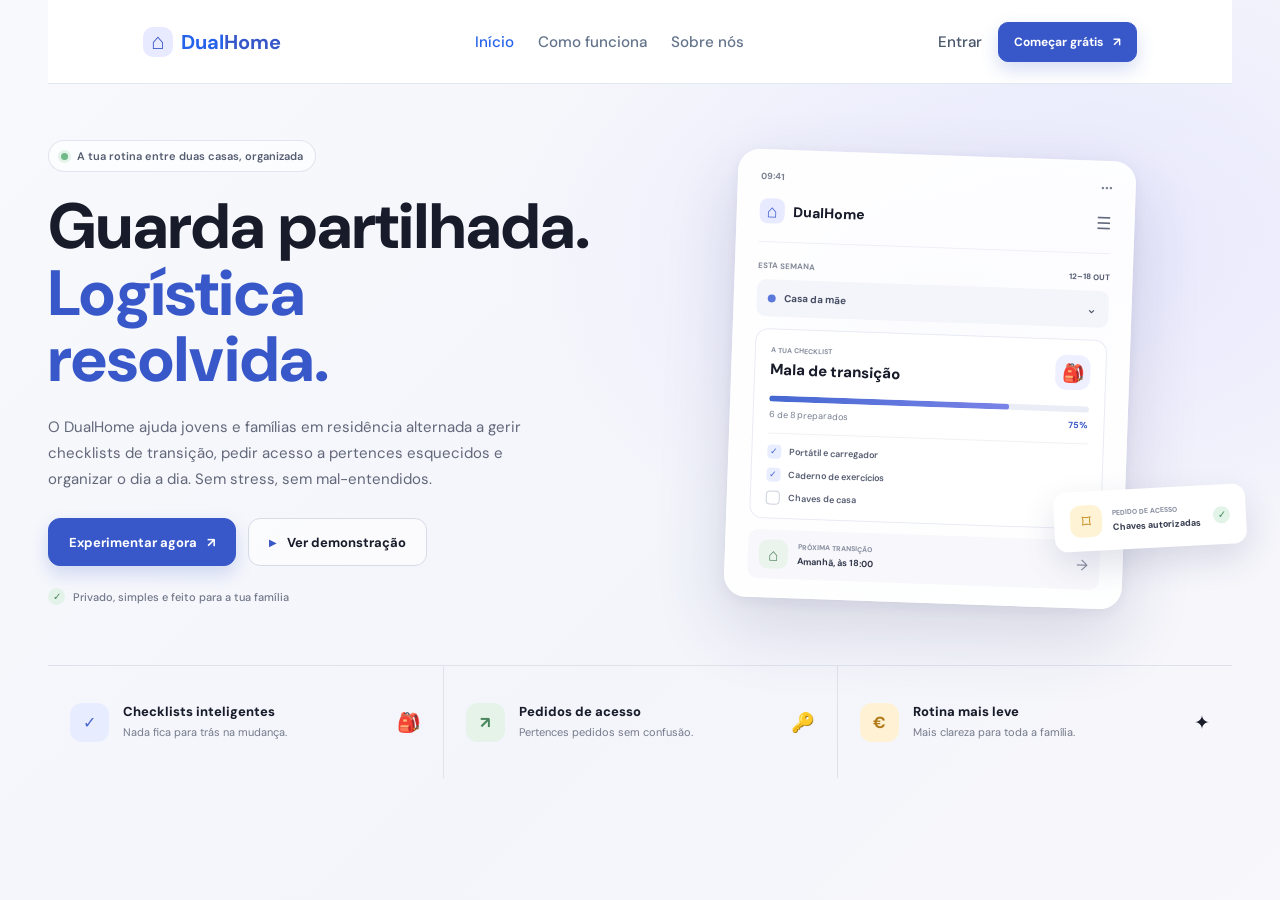
==== index.html @ bb9f8236 "Atualizada navegação e página Sobre Nós" ====
<!doctype html>
<html lang="pt-PT">
  <head>
    <meta charset="UTF-8" />
    <link rel="preconnect" href="https://fonts.googleapis.com" />
    <link rel="preconnect" href="https://fonts.gstatic.com" crossorigin />
    <link
      href="https://fonts.googleapis.com/css2?family=DM+Sans:wght@400;500;600;700;800&display=swap"
      rel="stylesheet"
    />
   <link rel="stylesheet" type="text/css" href="styles/style.css" />
    <meta name="viewport" content="width=device-width, initial-scale=1.0" />
    <meta name="theme-color" content="#f5f6fb" />
    <title>DualHome</title>
  </head>

  <body>
    <div class="page-shell">
      <header class="site-header">
        <a class="brand" href="#inicio" aria-label="DualHome, início">
          <span class="brand-mark" aria-hidden="true">⌂</span>
          <span>Dual<span class="brand-light">Home</span></span>
        </a>

        <nav class="navbar" aria-label="Navegação principal">
          <a class="nav-link active" href="#inicio">Início</a>
          <a class="nav-link" href="#funcionalidades">Como funciona</a>
          <a class="nav-link" href="sobrenos.html">Sobre nós</a>
        </nav>

        <div class="header-actions">
          <a class="login-link" href="/entrar">Entrar</a>
          <a class="button button-small" href="/comecar"
            >Começar grátis <span aria-hidden="true">↗</span></a
          >
        </div>
      </header>

      <main id="inicio">
        <section class="hero" aria-labelledby="hero-title">
          <div class="hero-copy">
            <p class="eyebrow">
              <span class="eyebrow-dot"></span> A tua rotina entre duas casas,
              organizada
            </p>
            <h1 id="hero-title">
              Guarda partilhada.<br /><span>Logística resolvida.</span>
            </h1>
            <p class="hero-description">
              O DualHome ajuda jovens e famílias em residência alternada a gerir
              checklists de transição, pedir acesso a pertences esquecidos e
              organizar o dia a dia. Sem stress, sem mal-entendidos.
            </p>
            <div class="hero-actions">
              <a class="button" href="#comecar"
                >Experimentar agora <span aria-hidden="true">↗</span></a
              >
              <a class="button button-outline" href="#funcionalidades"
                ><span class="play-icon" aria-hidden="true">▶</span> Ver
                demonstração</a
              >
            </div>
            <div class="trust-note">
              <span class="trust-check" aria-hidden="true">✓</span> Privado,
              simples e feito para a tua família
            </div>
          </div>

          <div
            class="app-preview"
            aria-label="Pré-visualização da checklist DualHome"
          >
            <div class="preview-glow" aria-hidden="true"></div>
            <div class="phone-panel">
              <div class="phone-topline">
                <span>09:41</span><span>•••</span>
              </div>
              <div class="phone-brand">
                <span class="mini-mark" aria-hidden="true">⌂</span> DualHome
                <span class="menu-mark" aria-hidden="true">☰</span>
              </div>
              <div class="week-label">ESTA SEMANA <span>12–18 OUT</span></div>
              <div class="home-switch">
                <span class="home-dot home-dot-blue"></span
                ><span>Casa da mãe</span><span class="switch-arrow">⌄</span>
              </div>
              <div class="bag-card">
                <div class="bag-heading">
                  <div>
                    <span class="bag-kicker">A TUA CHECKLIST</span>
                    <h2>Mala de transição</h2>
                  </div>
                  <span class="bag-emoji" aria-hidden="true">🎒</span>
                </div>
                <div class="progress-line"><span></span></div>
                <p class="progress-caption">
                  6 de 8 preparados <strong>75%</strong>
                </p>
                <ul class="check-list">
                  <li><span class="checked">✓</span> Portátil e carregador</li>
                  <li><span class="checked">✓</span> Caderno de exercícios</li>
                  <li><span class="unchecked"></span> Chaves de casa</li>
                </ul>
              </div>
              <div class="next-card">
                <span class="next-icon" aria-hidden="true">⌂</span
                ><span
                  ><small>PRÓXIMA TRANSIÇÃO</small
                  ><strong>Amanhã, às 18:00</strong></span
                ><span class="next-arrow" aria-hidden="true">→</span>
              </div>
            </div>
            <div class="access-float">
              <span class="key-icon" aria-hidden="true">⌑</span
              ><span
                ><small>PEDIDO DE ACESSO</small
                ><strong>Chaves autorizadas</strong></span
              ><span class="access-check" aria-hidden="true">✓</span>
            </div>
          </div>
        </section>

        <section
          class="features"
          id="funcionalidades"
          aria-label="Funcionalidades"
        >
          <article class="feature-item">
            <span class="feature-icon icon-blue" aria-hidden="true">✓</span>
            <div>
              <h2>Checklists inteligentes</h2>
              <p>Nada fica para trás na mudança.</p>
            </div>
            <span class="feature-emoji" aria-hidden="true">🎒</span>
          </article>
          <article class="feature-item">
            <span class="feature-icon icon-green" aria-hidden="true">↗</span>
            <div>
              <h2>Pedidos de acesso</h2>
              <p>Pertences pedidos sem confusão.</p>
            </div>
            <span class="feature-emoji" aria-hidden="true">🔑</span>
          </article>
          <article class="feature-item" id="sobre">
            <span class="feature-icon icon-yellow" aria-hidden="true">€</span>
            <div>
              <h2>Rotina mais leve</h2>
              <p>Mais clareza para toda a família.</p>
            </div>
            <span class="feature-emoji" aria-hidden="true">✦</span>
          </article>
        </section>
      </main>
    </div>
  </body>
</html>
---- styles/style.css ----
:root {
  color-scheme: light;
  font-family: "DM Sans", sans-serif;
  color: #181b2a;
  background: #f5f6fb;
  font-synthesis: none;
  text-rendering: optimizeLegibility;
  --ink: #181b2a;
  --muted: #62687a;
  --blue: #3858c9;
  --line: #e4e7f0;
}

* {
  box-sizing: border-box;
}

html {
  scroll-behavior: smooth;
}

body {
  min-width: 320px;
  min-height: 100vh;
  margin: 0;
  background:
    radial-gradient(
      ellipse at 82% 28%,
      rgba(221, 220, 255, 0.56),
      transparent 34rem
    ),
    linear-gradient(135deg, #f8f9fc 0%, #f3f5fb 58%, #f8f7fb 100%);
  color: var(--ink);
  font-size: 15px;
  -webkit-font-smoothing: antialiased;
}

a {
  color: inherit;
  text-decoration: none;
}

.page-shell {
  width: min(100% - 64px, 1184px);
  margin: 0 auto;
}

.site-header {
  min-height: 84px;
  display: flex;
  align-items: center;
  justify-content: space-between;
  gap: 30px;
  border-bottom: 1px solid rgba(219, 222, 233, 0.75);
}

.brand {
  display: inline-flex;
  align-items: center;
  gap: 9px;
  flex-shrink: 0;
  font-size: 20px;
  font-weight: 800;
  letter-spacing: 0;
}

.brand-mark,
.mini-mark {
  display: flex;
  align-items: center;
  justify-content: center;
  width: 30px;
  height: 30px;
  border-radius: 10px;
  background: #e8eaff;
  color: var(--blue);
  font-size: 22px;
  line-height: 1;
}

.brand-light {
  color: var(--blue);
}

.navbar,
.header-actions {
  display: flex;
  align-items: center;
}

.navbar {
  justify-content: center;
  gap: clamp(20px, 3.2vw, 44px);
}

.nav-link,
.login-link {
  color: #555b6c;
  font-size: 13px;
  font-weight: 600;
  transition: color 160ms ease;
}

.nav-link:hover,
.login-link:hover,
.nav-link.active {
  color: var(--blue);
}

.header-actions {
  gap: 22px;
  flex-shrink: 0;
}

.button {
  min-height: 48px;
  display: inline-flex;
  align-items: center;
  justify-content: center;
  gap: 10px;
  padding: 0 20px;
  border: 1px solid var(--blue);
  border-radius: 12px;
  background: var(--blue);
  box-shadow: 0 8px 18px rgba(56, 88, 201, 0.2);
  color: #fff;
  font-size: 13px;
  font-weight: 700;
  transition:
    transform 160ms ease,
    box-shadow 160ms ease,
    background 160ms ease;
}

.button:hover {
  transform: translateY(-2px);
  background: #2e4cb6;
  box-shadow: 0 11px 22px rgba(56, 88, 201, 0.25);
}

.button-small {
  min-height: 40px;
  padding: 0 15px;
  border-radius: 10px;
  font-size: 12px;
}

.button-outline {
  border-color: #d7dbe7;
  background: rgba(255, 255, 255, 0.64);
  box-shadow: none;
  color: var(--ink);
}

.button-outline:hover {
  border-color: #b9c1df;
  background: #fff;
  box-shadow: 0 8px 18px rgba(23, 30, 58, 0.07);
}

.play-icon {
  color: var(--blue);
  font-size: 10px;
}

.hero {
  min-height: 554px;
  display: flex;
  align-items: center;
  gap: 30px;
  padding: 48px 0 40px;
}

.hero-copy {
  position: relative;
  z-index: 1;
  flex: 1.02 1 0;
  max-width: 550px;
  padding: 8px 0 20px;
}

.eyebrow {
  width: fit-content;
  display: flex;
  align-items: center;
  gap: 9px;
  margin: 0 0 22px;
  padding: 8px 12px;
  border: 1px solid rgba(223, 226, 237, 0.9);
  border-radius: 999px;
  background: rgba(255, 255, 255, 0.65);
  color: #555d72;
  font-size: 11px;
  font-weight: 600;
}

.eyebrow-dot {
  width: 7px;
  height: 7px;
  border-radius: 50%;
  background: #71b989;
  box-shadow: 0 0 0 3px #e4f3e8;
}

h1 {
  max-width: 600px;
  margin: 0;
  font-size: clamp(42px, 5vw, 64px);
  font-weight: 800;
  line-height: 1.04;
  letter-spacing: 0;
}

h1 span {
  color: var(--blue);
}

.hero-description {
  max-width: 490px;
  margin: 20px 0 26px;
  color: var(--muted);
  font-size: 15px;
  line-height: 1.75;
}

.hero-actions {
  display: flex;
  flex-wrap: wrap;
  gap: 12px;
}

.trust-note {
  display: flex;
  align-items: center;
  gap: 8px;
  margin-top: 22px;
  color: #717789;
  font-size: 11px;
  font-weight: 500;
}

.trust-check {
  display: flex;
  align-items: center;
  justify-content: center;
  width: 17px;
  height: 17px;
  border-radius: 50%;
  background: #e4f3e9;
  color: #43865a;
  font-size: 10px;
  font-weight: 800;
}

.app-preview {
  position: relative;
  flex: 0.98 1 0;
  min-height: 450px;
  display: flex;
  align-items: center;
  justify-content: center;
  isolation: isolate;
}

.preview-glow {
  position: absolute;
  z-index: -1;
  width: 370px;
  height: 370px;
  border-radius: 50%;
  background: radial-gradient(
    circle,
    rgba(190, 194, 255, 0.66),
    rgba(211, 216, 251, 0.26) 55%,
    transparent 72%
  );
  filter: blur(5px);
}

.phone-panel {
  position: relative;
  width: min(100%, 398px);
  min-height: 414px;
  padding: 20px 22px 18px;
  border: 1px solid rgba(255, 255, 255, 0.95);
  border-radius: 22px;
  background: rgba(255, 255, 255, 0.91);
  box-shadow:
    0 28px 70px rgba(42, 49, 100, 0.16),
    0 4px 14px rgba(30, 39, 83, 0.06);
  transform: rotate(2deg);
}

.phone-topline,
.phone-brand,
.bag-heading,
.progress-caption,
.home-switch,
.next-card {
  display: flex;
  align-items: center;
  justify-content: space-between;
}

.phone-topline {
  margin-bottom: 16px;
  color: #7b8090;
  font-size: 9px;
  font-weight: 700;
}

.phone-brand {
  justify-content: flex-start;
  gap: 8px;
  padding-bottom: 18px;
  border-bottom: 1px solid #edf0f6;
  font-size: 14px;
  font-weight: 800;
}

.mini-mark {
  width: 25px;
  height: 25px;
  border-radius: 8px;
  font-size: 18px;
}

.menu-mark {
  margin-left: auto;
  color: #646b7e;
  font-size: 17px;
}

.week-label {
  display: flex;
  justify-content: space-between;
  margin: 18px 0 9px;
  color: #858b9a;
  font-size: 8px;
  font-weight: 800;
}

.week-label span {
  color: #596076;
}

.home-switch {
  justify-content: flex-start;
  gap: 8px;
  padding: 10px 11px;
  border-radius: 9px;
  background: #f4f5fa;
  color: #474e63;
  font-size: 10px;
  font-weight: 700;
}

.home-dot {
  width: 8px;
  height: 8px;
  border-radius: 50%;
}

.home-dot-blue {
  background: #5a79da;
}

.switch-arrow {
  margin-left: auto;
  font-size: 13px;
}

.bag-card {
  margin-top: 12px;
  padding: 15px 15px 13px;
  border: 1px solid #e9ebf4;
  border-radius: 13px;
  background: #fff;
}

.bag-kicker,
.next-card small,
.access-float small {
  display: block;
  color: #8a90a1;
  font-size: 7px;
  font-weight: 800;
  letter-spacing: 0;
}

.bag-heading h2 {
  margin: 5px 0 0;
  font-size: 15px;
  font-weight: 800;
}

.bag-emoji {
  display: flex;
  align-items: center;
  justify-content: center;
  width: 35px;
  height: 35px;
  border-radius: 11px;
  background: #eef0ff;
  font-size: 18px;
}

.progress-line {
  height: 6px;
  overflow: hidden;
  margin-top: 16px;
  border-radius: 99px;
  background: #eaedf5;
}

.progress-line span {
  display: block;
  width: 75%;
  height: 100%;
  border-radius: inherit;
  background: linear-gradient(90deg, #4568d2, #7a83e7);
}

.progress-caption {
  margin: 7px 0 12px;
  color: #777e90;
  font-size: 9px;
}

.progress-caption strong {
  color: var(--blue);
  font-size: 9px;
}

.check-list {
  display: flex;
  flex-direction: column;
  gap: 9px;
  margin: 0;
  padding: 11px 0 0;
  border-top: 1px solid #f0f1f5;
  list-style: none;
  color: #555c70;
  font-size: 9px;
  font-weight: 600;
}

.check-list li {
  display: flex;
  align-items: center;
  gap: 8px;
}

.checked,
.unchecked {
  width: 14px;
  height: 14px;
  display: flex;
  align-items: center;
  justify-content: center;
  flex-shrink: 0;
  border-radius: 4px;
  font-size: 9px;
}

.checked {
  background: #e8edff;
  color: #4564ca;
}

.unchecked {
  border: 1px solid #ccd1de;
}

.next-card {
  justify-content: flex-start;
  gap: 10px;
  margin-top: 11px;
  padding: 10px 11px;
  border-radius: 10px;
  background: #f8f8fc;
}

.next-icon {
  display: flex;
  align-items: center;
  justify-content: center;
  width: 29px;
  height: 29px;
  border-radius: 9px;
  background: #eaf4ed;
  color: #52825f;
  font-size: 17px;
}

.next-card strong,
.access-float strong {
  display: block;
  margin-top: 4px;
  color: #343a4d;
  font-size: 9px;
}

.next-arrow {
  margin-left: auto;
  color: #858b9a;
}

.access-float {
  position: absolute;
  right: -14px;
  bottom: 56px;
  display: flex;
  align-items: center;
  gap: 10px;
  padding: 13px 15px;
  border: 1px solid rgba(255, 255, 255, 0.9);
  border-radius: 13px;
  background: #fff;
  box-shadow: 0 14px 34px rgba(42, 49, 100, 0.14);
  transform: rotate(-3deg);
}

.key-icon {
  display: flex;
  align-items: center;
  justify-content: center;
  width: 32px;
  height: 32px;
  border-radius: 10px;
  background: #fff3d6;
  color: #c58d23;
  font-size: 18px;
}

.access-check {
  display: flex;
  align-items: center;
  justify-content: center;
  width: 17px;
  height: 17px;
  margin-left: 2px;
  border-radius: 50%;
  background: #e2f3e7;
  color: #418558;
  font-size: 10px;
}

.features {
  display: flex;
  flex-wrap: wrap;
  border-top: 1px solid #dfe2eb;
}

.feature-item {
  flex: 1 1 33.333%;
  min-height: 112px;
  display: flex;
  align-items: center;
  gap: 14px;
  padding: 20px 22px;
}

.feature-item + .feature-item {
  border-left: 1px solid #dfe2eb;
}

.feature-icon {
  width: 39px;
  height: 39px;
  display: flex;
  align-items: center;
  justify-content: center;
  flex-shrink: 0;
  border-radius: 12px;
  font-size: 16px;
  font-weight: 800;
}

.icon-blue {
  background: #e8ecff;
  color: #4564ca;
}

.icon-green {
  background: #e5f3e9;
  color: #49865d;
}

.icon-yellow {
  background: #fff1d4;
  color: #b17b1b;
}

.feature-item h2 {
  margin: 0;
  font-size: 13px;
  font-weight: 800;
}

.feature-item p {
  margin: 5px 0 0;
  color: #747a8b;
  font-size: 11px;
  line-height: 1.45;
}

.feature-emoji {
  margin-left: auto;
  font-size: 19px;
}

@media (max-width: 860px) {
  .page-shell {
    width: min(100% - 40px, 680px);
  }

  .site-header {
    min-height: 76px;
    gap: 18px;
  }

  .navbar {
    gap: 18px;
  }

  .header-actions {
    gap: 14px;
  }

  .hero {
    min-height: auto;
    flex-direction: column;
    align-items: stretch;
    gap: 4px;
    padding: 60px 0 44px;
  }

  h1 {
    font-size: clamp(42px, 6vw, 54px);
  }

  .hero-copy {
    flex: none;
    max-width: 620px;
  }

  .app-preview {
    flex: none;
    width: 100%;
    min-height: 430px;
  }

  .phone-panel {
    padding: 17px;
  }

  .access-float {
    right: -8px;
    bottom: 38px;
  }

  .feature-item {
    gap: 10px;
    padding: 18px 12px;
  }

  .feature-emoji {
    display: none;
  }
}

@media (max-width: 620px) {
  .page-shell {
    width: min(100% - 36px, 480px);
  }

  .site-header {
    min-height: 0;
    display: flex;
    flex-wrap: wrap;
    justify-content: space-between;
    gap: 15px 12px;
    padding: 18px 0 14px;
  }

  .brand {
    font-size: 18px;
  }

  .header-actions {
    gap: 12px;
  }

  .button-small {
    min-height: 36px;
    padding: 0 11px;
    font-size: 11px;
  }

  .login-link {
    font-size: 12px;
  }

  .navbar {
    order: 1;
    flex: 1 0 100%;
    justify-content: space-between;
    gap: 12px;
    padding-top: 2px;
  }

  .nav-link {
    font-size: 11px;
  }

  .hero {
    flex-direction: column;
    align-items: stretch;
    gap: 4px;
    padding: 42px 0 28px;
  }

  .hero-copy {
    flex: none;
    padding: 0;
  }

  .eyebrow {
    margin-bottom: 18px;
    font-size: 10px;
  }

  h1 {
    font-size: clamp(38px, 10vw, 50px);
    line-height: 1.06;
  }

  .hero-description {
    margin: 17px 0 22px;
    font-size: 14px;
    line-height: 1.7;
  }

  .hero-actions {
    gap: 9px;
  }

  .hero-actions .button {
    min-height: 45px;
    padding: 0 13px;
    font-size: 11px;
  }

  .trust-note {
    margin-top: 16px;
  }

  .app-preview {
    flex: none;
    width: 100%;
    min-height: 390px;
    margin: 12px -3px 0;
  }

  .phone-panel {
    width: min(100% - 18px, 380px);
    min-height: 380px;
    padding: 16px;
    transform: rotate(1deg);
  }

  .access-float {
    right: 0;
    bottom: 30px;
    padding: 10px 11px;
  }

  .features {
    flex-direction: column;
    flex-wrap: nowrap;
  }

  .feature-item {
    flex: 1 1 auto;
    min-height: 82px;
    padding: 14px 4px;
  }

  .feature-item + .feature-item {
    border-top: 1px solid #dfe2eb;
    border-left: 0;
  }

  .feature-emoji {
    display: inline;
  }
}

@media (max-width: 380px) {
  .page-shell {
    width: calc(100% - 28px);
  }

  .header-actions {
    gap: 8px;
  }

  .button-small {
    padding: 0 8px;
    font-size: 10px;
  }

  .nav-link {
    font-size: 10px;
  }

  .hero-actions .button {
    padding: 0 10px;
    font-size: 10px;
  }
}

@media (prefers-reduced-motion: reduce) {
  html {
    scroll-behavior: auto;
  }

  *,
  *::before,
  *::after {
    transition-duration: 0.01ms !important;
  }
}
/* ==========================================
   ESTILOS PARA A PÁGINA SOBRE NÓS
   ========================================== */

/* Navbar e Alinhamento do Cabeçalho */
.site-header {
    display: flex;
    justify-content: space-between;
    align-items: center;
    padding: 16px 8%;
    background: #ffffff;
    border-bottom: 1px solid #e2e8f0;
}

.brand {
    font-weight: 700;
    font-size: 1.25rem;
    color: #2563eb;
    text-decoration: none;
    display: flex;
    align-items: center;
    gap: 8px;
}

.navbar {
    display: flex;
    gap: 24px;
}

.navbar a {
    text-decoration: none;
    color: #64748b;
    font-size: 0.95rem;
    font-weight: 500;
    transition: color 0.2s;
}

.navbar a.active, .navbar a:hover {
    color: #2563eb;
}

.header-actions {
    display: flex;
    align-items: center;
    gap: 16px;
}

.login-link {
    text-decoration: none;
    color: #475569;
    font-weight: 500;
    font-size: 0.95rem;
}

.button-primary {
    background-color: #2563eb;
    color: #ffffff;
    padding: 10px 18px;
    border-radius: 8px;
    text-decoration: none;
    font-weight: 600;
    font-size: 0.95rem;
    transition: background-color 0.2s;
}

.button-primary:hover {
    background-color: #1d4ed8;
}

/* Secção Principal Sobre Nós */
.about-main {
    padding: 80px 0;
}

.about-hero {
    text-align: center;
    max-width: 750px;
    margin: 0 auto 60px auto;
}

.eyebrow-badge {
    display: inline-block;
    background-color: #eff6ff;
    color: #2563eb;
    padding: 6px 16px;
    border-radius: 20px;
    font-size: 0.85rem;
    font-weight: 600;
    margin-bottom: 20px;
    border: 1px solid #dbeafe;
}

.about-hero {
    text-align: center;
    max-width: 750px;
    margin: 0 auto 60px auto;
    
}
.about-hero h1 {
    font-size: 2.75rem;
    font-weight: 800;
    letter-spacing: -0.02em;
    margin-bottom: 20px;
    color: #0f172a;
    text-align: center; /
}
.text-blue {
    color: #2563eb;
}

.subtitle {
    font-size: 1.15rem;
    color: #475569;
    line-height: 1.7;
}

/* Grelha de Cartões de Valores */
.values-grid {
    display: grid;
    grid-template-columns: repeat(auto-fit, minmax(300px, 1fr));
    gap: 24px;
    margin-bottom: 60px;
}

.value-card {
    background: #ffffff;
    padding: 32px;
    border-radius: 16px;
    border: 1px solid #e2e8f0;
    box-shadow: 0 4px 6px -1px rgba(0, 0, 0, 0.03);
}

.card-icon {
    width: 48px;
    height: 48px;
    border-radius: 12px;
    display: flex;
    align-items: center;
    justify-content: center;
    font-size: 1.25rem;
    margin-bottom: 20px;
}

.blue-bg { background-color: #eff6ff; }
.green-bg { background-color: #f0fdf4; }
.purple-bg { background-color: #f5f3ff; }

.value-card h3 {
    font-size: 1.25rem;
    font-weight: 700;
    margin-bottom: 10px;
    color: #0f172a;
}

.value-card p {
    color: #64748b;
    font-size: 0.95rem;
    line-height: 1.6;
}

/* Secção de História */
.story-section {
    background: #ffffff;
    border: 1px solid #e2e8f0;
    border-radius: 20px;
    padding: 48px;
    text-align: center;
}

.story-section h2 {
    font-size: 1.8rem;
    font-weight: 700;
    margin-bottom: 16px;
    color: #0f172a;
}

.story-section p {
    max-width: 700px;
    margin: 0 auto;
    color: #475569;
    font-size: 1.05rem;
    line-height: 1.7;
}
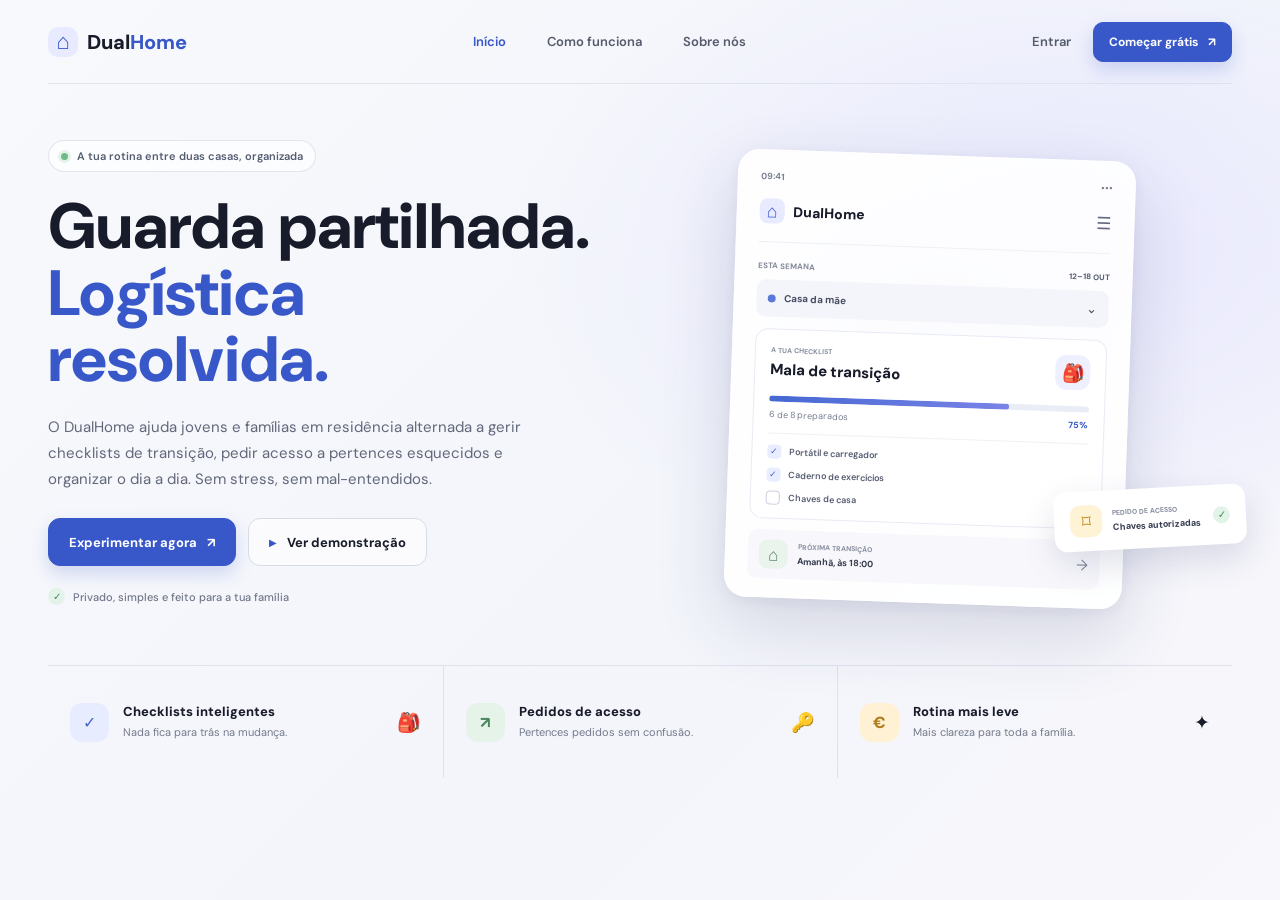
==== commit e368bae4: "Primeiro commit" ====
--- a/index.html
+++ b/index.html
@@ -8,7 +8,7 @@
       href="https://fonts.googleapis.com/css2?family=DM+Sans:wght@400;500;600;700;800&display=swap"
       rel="stylesheet"
     />
-   <link rel="stylesheet" type="text/css" href="styles/style.css" />
+    <link rel="stylesheet" type="text/css" href="sytles/style.css" />
     <meta name="viewport" content="width=device-width, initial-scale=1.0" />
     <meta name="theme-color" content="#f5f6fb" />
     <title>DualHome</title>
@@ -25,11 +25,11 @@
         <nav class="navbar" aria-label="Navegação principal">
           <a class="nav-link active" href="#inicio">Início</a>
           <a class="nav-link" href="#funcionalidades">Como funciona</a>
-          <a class="nav-link" href="sobrenos.html">Sobre nós</a>
+          <a class="nav-link" href="#sobre">Sobre nós</a>
         </nav>
 
         <div class="header-actions">
-          <a class="login-link" href="/entrar">Entrar</a>
+          <a class="login-link" href="Login.html">Entrar</a>
           <a class="button button-small" href="/comecar"
             >Começar grátis <span aria-hidden="true">↗</span></a
           >
@@ -150,7 +150,16 @@
             <span class="feature-emoji" aria-hidden="true">✦</span>
           </article>
         </section>
+
+        
+
+        
       </main>
     </div>
   </body>
+
+  
+
+
+
 </html>
--- a/sytles/style.css
+++ b/sytles/style.css
@@ -0,0 +1,1185 @@
+:root {
+  color-scheme: light;
+  font-family: "DM Sans", sans-serif;
+  color: #181b2a;
+  background: #f5f6fb;
+  font-synthesis: none;
+  text-rendering: optimizeLegibility;
+  --ink: #181b2a;
+  --muted: #62687a;
+  --blue: #3858c9;
+  --line: #e4e7f0;
+}
+
+* {
+  box-sizing: border-box;
+}
+
+html {
+  scroll-behavior: smooth;
+}
+
+body {
+  min-width: 320px;
+  min-height: 100vh;
+  margin: 0;
+  background:
+    radial-gradient(
+      ellipse at 82% 28%,
+      rgba(221, 220, 255, 0.56),
+      transparent 34rem
+    ),
+    linear-gradient(135deg, #f8f9fc 0%, #f3f5fb 58%, #f8f7fb 100%);
+  color: var(--ink);
+  font-size: 15px;
+  -webkit-font-smoothing: antialiased;
+}
+
+a {
+  color: inherit;
+  text-decoration: none;
+}
+
+.page-shell {
+  width: min(100% - 64px, 1184px);
+  margin: 0 auto;
+}
+
+.site-header {
+  min-height: 84px;
+  display: flex;
+  align-items: center;
+  justify-content: space-between;
+  gap: 30px;
+  border-bottom: 1px solid rgba(219, 222, 233, 0.75);
+}
+
+.brand {
+  display: inline-flex;
+  align-items: center;
+  gap: 9px;
+  flex-shrink: 0;
+  font-size: 20px;
+  font-weight: 800;
+  letter-spacing: 0;
+}
+
+.brand-mark,
+.mini-mark {
+  display: flex;
+  align-items: center;
+  justify-content: center;
+  width: 30px;
+  height: 30px;
+  border-radius: 10px;
+  background: #e8eaff;
+  color: var(--blue);
+  font-size: 22px;
+  line-height: 1;
+}
+
+.brand-light {
+  color: var(--blue);
+}
+
+.navbar,
+.header-actions {
+  display: flex;
+  align-items: center;
+}
+
+.navbar {
+  justify-content: center;
+  gap: clamp(20px, 3.2vw, 44px);
+}
+
+.nav-link,
+.login-link {
+  color: #555b6c;
+  font-size: 13px;
+  font-weight: 600;
+  transition: color 160ms ease;
+}
+
+.nav-link:hover,
+.login-link:hover,
+.nav-link.active {
+  color: var(--blue);
+}
+
+.header-actions {
+  gap: 22px;
+  flex-shrink: 0;
+}
+
+.button {
+  min-height: 48px;
+  display: inline-flex;
+  align-items: center;
+  justify-content: center;
+  gap: 10px;
+  padding: 0 20px;
+  border: 1px solid var(--blue);
+  border-radius: 12px;
+  background: var(--blue);
+  box-shadow: 0 8px 18px rgba(56, 88, 201, 0.2);
+  color: #fff;
+  font-size: 13px;
+  font-weight: 700;
+  transition:
+    transform 160ms ease,
+    box-shadow 160ms ease,
+    background 160ms ease;
+}
+
+.button:hover {
+  transform: translateY(-2px);
+  background: #2e4cb6;
+  box-shadow: 0 11px 22px rgba(56, 88, 201, 0.25);
+}
+
+.button-small {
+  min-height: 40px;
+  padding: 0 15px;
+  border-radius: 10px;
+  font-size: 12px;
+}
+
+.button-outline {
+  border-color: #d7dbe7;
+  background: rgba(255, 255, 255, 0.64);
+  box-shadow: none;
+  color: var(--ink);
+}
+
+.button-outline:hover {
+  border-color: #b9c1df;
+  background: #fff;
+  box-shadow: 0 8px 18px rgba(23, 30, 58, 0.07);
+}
+
+.play-icon {
+  color: var(--blue);
+  font-size: 10px;
+}
+
+.hero {
+  min-height: 554px;
+  display: flex;
+  align-items: center;
+  gap: 30px;
+  padding: 48px 0 40px;
+}
+
+.hero-copy {
+  position: relative;
+  z-index: 1;
+  flex: 1.02 1 0;
+  max-width: 550px;
+  padding: 8px 0 20px;
+}
+
+.eyebrow {
+  width: fit-content;
+  display: flex;
+  align-items: center;
+  gap: 9px;
+  margin: 0 0 22px;
+  padding: 8px 12px;
+  border: 1px solid rgba(223, 226, 237, 0.9);
+  border-radius: 999px;
+  background: rgba(255, 255, 255, 0.65);
+  color: #555d72;
+  font-size: 11px;
+  font-weight: 600;
+}
+
+.eyebrow-dot {
+  width: 7px;
+  height: 7px;
+  border-radius: 50%;
+  background: #71b989;
+  box-shadow: 0 0 0 3px #e4f3e8;
+}
+
+h1 {
+  max-width: 600px;
+  margin: 0;
+  font-size: clamp(42px, 5vw, 64px);
+  font-weight: 800;
+  line-height: 1.04;
+  letter-spacing: 0;
+}
+
+h1 span {
+  color: var(--blue);
+}
+
+.hero-description {
+  max-width: 490px;
+  margin: 20px 0 26px;
+  color: var(--muted);
+  font-size: 15px;
+  line-height: 1.75;
+}
+
+.hero-actions {
+  display: flex;
+  flex-wrap: wrap;
+  gap: 12px;
+}
+
+.trust-note {
+  display: flex;
+  align-items: center;
+  gap: 8px;
+  margin-top: 22px;
+  color: #717789;
+  font-size: 11px;
+  font-weight: 500;
+}
+
+.trust-check {
+  display: flex;
+  align-items: center;
+  justify-content: center;
+  width: 17px;
+  height: 17px;
+  border-radius: 50%;
+  background: #e4f3e9;
+  color: #43865a;
+  font-size: 10px;
+  font-weight: 800;
+}
+
+.app-preview {
+  position: relative;
+  flex: 0.98 1 0;
+  min-height: 450px;
+  display: flex;
+  align-items: center;
+  justify-content: center;
+  isolation: isolate;
+}
+
+.preview-glow {
+  position: absolute;
+  z-index: -1;
+  width: 370px;
+  height: 370px;
+  border-radius: 50%;
+  background: radial-gradient(
+    circle,
+    rgba(190, 194, 255, 0.66),
+    rgba(211, 216, 251, 0.26) 55%,
+    transparent 72%
+  );
+  filter: blur(5px);
+}
+
+.phone-panel {
+  position: relative;
+  width: min(100%, 398px);
+  min-height: 414px;
+  padding: 20px 22px 18px;
+  border: 1px solid rgba(255, 255, 255, 0.95);
+  border-radius: 22px;
+  background: rgba(255, 255, 255, 0.91);
+  box-shadow:
+    0 28px 70px rgba(42, 49, 100, 0.16),
+    0 4px 14px rgba(30, 39, 83, 0.06);
+  transform: rotate(2deg);
+}
+
+.phone-topline,
+.phone-brand,
+.bag-heading,
+.progress-caption,
+.home-switch,
+.next-card {
+  display: flex;
+  align-items: center;
+  justify-content: space-between;
+}
+
+.phone-topline {
+  margin-bottom: 16px;
+  color: #7b8090;
+  font-size: 9px;
+  font-weight: 700;
+}
+
+.phone-brand {
+  justify-content: flex-start;
+  gap: 8px;
+  padding-bottom: 18px;
+  border-bottom: 1px solid #edf0f6;
+  font-size: 14px;
+  font-weight: 800;
+}
+
+.mini-mark {
+  width: 25px;
+  height: 25px;
+  border-radius: 8px;
+  font-size: 18px;
+}
+
+.menu-mark {
+  margin-left: auto;
+  color: #646b7e;
+  font-size: 17px;
+}
+
+.week-label {
+  display: flex;
+  justify-content: space-between;
+  margin: 18px 0 9px;
+  color: #858b9a;
+  font-size: 8px;
+  font-weight: 800;
+}
+
+.week-label span {
+  color: #596076;
+}
+
+.home-switch {
+  justify-content: flex-start;
+  gap: 8px;
+  padding: 10px 11px;
+  border-radius: 9px;
+  background: #f4f5fa;
+  color: #474e63;
+  font-size: 10px;
+  font-weight: 700;
+}
+
+.home-dot {
+  width: 8px;
+  height: 8px;
+  border-radius: 50%;
+}
+
+.home-dot-blue {
+  background: #5a79da;
+}
+
+.switch-arrow {
+  margin-left: auto;
+  font-size: 13px;
+}
+
+.bag-card {
+  margin-top: 12px;
+  padding: 15px 15px 13px;
+  border: 1px solid #e9ebf4;
+  border-radius: 13px;
+  background: #fff;
+}
+
+.bag-kicker,
+.next-card small,
+.access-float small {
+  display: block;
+  color: #8a90a1;
+  font-size: 7px;
+  font-weight: 800;
+  letter-spacing: 0;
+}
+
+.bag-heading h2 {
+  margin: 5px 0 0;
+  font-size: 15px;
+  font-weight: 800;
+}
+
+.bag-emoji {
+  display: flex;
+  align-items: center;
+  justify-content: center;
+  width: 35px;
+  height: 35px;
+  border-radius: 11px;
+  background: #eef0ff;
+  font-size: 18px;
+}
+
+.progress-line {
+  height: 6px;
+  overflow: hidden;
+  margin-top: 16px;
+  border-radius: 99px;
+  background: #eaedf5;
+}
+
+.progress-line span {
+  display: block;
+  width: 75%;
+  height: 100%;
+  border-radius: inherit;
+  background: linear-gradient(90deg, #4568d2, #7a83e7);
+}
+
+.progress-caption {
+  margin: 7px 0 12px;
+  color: #777e90;
+  font-size: 9px;
+}
+
+.progress-caption strong {
+  color: var(--blue);
+  font-size: 9px;
+}
+
+.check-list {
+  display: flex;
+  flex-direction: column;
+  gap: 9px;
+  margin: 0;
+  padding: 11px 0 0;
+  border-top: 1px solid #f0f1f5;
+  list-style: none;
+  color: #555c70;
+  font-size: 9px;
+  font-weight: 600;
+}
+
+.check-list li {
+  display: flex;
+  align-items: center;
+  gap: 8px;
+}
+
+.checked,
+.unchecked {
+  width: 14px;
+  height: 14px;
+  display: flex;
+  align-items: center;
+  justify-content: center;
+  flex-shrink: 0;
+  border-radius: 4px;
+  font-size: 9px;
+}
+
+.checked {
+  background: #e8edff;
+  color: #4564ca;
+}
+
+.unchecked {
+  border: 1px solid #ccd1de;
+}
+
+.next-card {
+  justify-content: flex-start;
+  gap: 10px;
+  margin-top: 11px;
+  padding: 10px 11px;
+  border-radius: 10px;
+  background: #f8f8fc;
+}
+
+.next-icon {
+  display: flex;
+  align-items: center;
+  justify-content: center;
+  width: 29px;
+  height: 29px;
+  border-radius: 9px;
+  background: #eaf4ed;
+  color: #52825f;
+  font-size: 17px;
+}
+
+.next-card strong,
+.access-float strong {
+  display: block;
+  margin-top: 4px;
+  color: #343a4d;
+  font-size: 9px;
+}
+
+.next-arrow {
+  margin-left: auto;
+  color: #858b9a;
+}
+
+.access-float {
+  position: absolute;
+  right: -14px;
+  bottom: 56px;
+  display: flex;
+  align-items: center;
+  gap: 10px;
+  padding: 13px 15px;
+  border: 1px solid rgba(255, 255, 255, 0.9);
+  border-radius: 13px;
+  background: #fff;
+  box-shadow: 0 14px 34px rgba(42, 49, 100, 0.14);
+  transform: rotate(-3deg);
+}
+
+.key-icon {
+  display: flex;
+  align-items: center;
+  justify-content: center;
+  width: 32px;
+  height: 32px;
+  border-radius: 10px;
+  background: #fff3d6;
+  color: #c58d23;
+  font-size: 18px;
+}
+
+.access-check {
+  display: flex;
+  align-items: center;
+  justify-content: center;
+  width: 17px;
+  height: 17px;
+  margin-left: 2px;
+  border-radius: 50%;
+  background: #e2f3e7;
+  color: #418558;
+  font-size: 10px;
+}
+
+.features {
+  display: flex;
+  flex-wrap: wrap;
+  border-top: 1px solid #dfe2eb;
+}
+
+.feature-item {
+  flex: 1 1 33.333%;
+  min-height: 112px;
+  display: flex;
+  align-items: center;
+  gap: 14px;
+  padding: 20px 22px;
+}
+
+.feature-item + .feature-item {
+  border-left: 1px solid #dfe2eb;
+}
+
+.feature-icon {
+  width: 39px;
+  height: 39px;
+  display: flex;
+  align-items: center;
+  justify-content: center;
+  flex-shrink: 0;
+  border-radius: 12px;
+  font-size: 16px;
+  font-weight: 800;
+}
+
+.icon-blue {
+  background: #e8ecff;
+  color: #4564ca;
+}
+
+.icon-green {
+  background: #e5f3e9;
+  color: #49865d;
+}
+
+.icon-yellow {
+  background: #fff1d4;
+  color: #b17b1b;
+}
+
+.feature-item h2 {
+  margin: 0;
+  font-size: 13px;
+  font-weight: 800;
+}
+
+.feature-item p {
+  margin: 5px 0 0;
+  color: #747a8b;
+  font-size: 11px;
+  line-height: 1.45;
+}
+
+.feature-emoji {
+  margin-left: auto;
+  font-size: 19px;
+}
+
+@media (max-width: 860px) {
+  .page-shell {
+    width: min(100% - 40px, 680px);
+  }
+
+  .site-header {
+    min-height: 76px;
+    gap: 18px;
+  }
+
+  .navbar {
+    gap: 18px;
+  }
+
+  .header-actions {
+    gap: 14px;
+  }
+
+  .hero {
+    min-height: auto;
+    flex-direction: column;
+    align-items: stretch;
+    gap: 4px;
+    padding: 60px 0 44px;
+  }
+
+  h1 {
+    font-size: clamp(42px, 6vw, 54px);
+  }
+
+  .hero-copy {
+    flex: none;
+    max-width: 620px;
+  }
+
+  .app-preview {
+    flex: none;
+    width: 100%;
+    min-height: 430px;
+  }
+
+  .phone-panel {
+    padding: 17px;
+  }
+
+  .access-float {
+    right: -8px;
+    bottom: 38px;
+  }
+
+  .feature-item {
+    gap: 10px;
+    padding: 18px 12px;
+  }
+
+  .feature-emoji {
+    display: none;
+  }
+}
+
+@media (max-width: 620px) {
+  .page-shell {
+    width: min(100% - 36px, 480px);
+  }
+
+  .site-header {
+    min-height: 0;
+    display: flex;
+    flex-wrap: wrap;
+    justify-content: space-between;
+    gap: 15px 12px;
+    padding: 18px 0 14px;
+  }
+
+  .brand {
+    font-size: 18px;
+  }
+
+  .header-actions {
+    gap: 12px;
+  }
+
+  .button-small {
+    min-height: 36px;
+    padding: 0 11px;
+    font-size: 11px;
+  }
+
+  .login-link {
+    font-size: 12px;
+  }
+
+  .navbar {
+    order: 1;
+    flex: 1 0 100%;
+    justify-content: space-between;
+    gap: 12px;
+    padding-top: 2px;
+  }
+
+  .nav-link {
+    font-size: 11px;
+  }
+
+  .hero {
+    flex-direction: column;
+    align-items: stretch;
+    gap: 4px;
+    padding: 42px 0 28px;
+  }
+
+  .hero-copy {
+    flex: none;
+    padding: 0;
+  }
+
+  .eyebrow {
+    margin-bottom: 18px;
+    font-size: 10px;
+  }
+
+  h1 {
+    font-size: clamp(38px, 10vw, 50px);
+    line-height: 1.06;
+  }
+
+  .hero-description {
+    margin: 17px 0 22px;
+    font-size: 14px;
+    line-height: 1.7;
+  }
+
+  .hero-actions {
+    gap: 9px;
+  }
+
+  .hero-actions .button {
+    min-height: 45px;
+    padding: 0 13px;
+    font-size: 11px;
+  }
+
+  .trust-note {
+    margin-top: 16px;
+  }
+
+  .app-preview {
+    flex: none;
+    width: 100%;
+    min-height: 390px;
+    margin: 12px -3px 0;
+  }
+
+  .phone-panel {
+    width: min(100% - 18px, 380px);
+    min-height: 380px;
+    padding: 16px;
+    transform: rotate(1deg);
+  }
+
+  .access-float {
+    right: 0;
+    bottom: 30px;
+    padding: 10px 11px;
+  }
+
+  .features {
+    flex-direction: column;
+    flex-wrap: nowrap;
+  }
+
+  .feature-item {
+    flex: 1 1 auto;
+    min-height: 82px;
+    padding: 14px 4px;
+  }
+
+  .feature-item + .feature-item {
+    border-top: 1px solid #dfe2eb;
+    border-left: 0;
+  }
+
+  .feature-emoji {
+    display: inline;
+  }
+}
+
+@media (max-width: 380px) {
+  .page-shell {
+    width: calc(100% - 28px);
+  }
+
+  .header-actions {
+    gap: 8px;
+  }
+
+  .button-small {
+    padding: 0 8px;
+    font-size: 10px;
+  }
+
+  .nav-link {
+    font-size: 10px;
+  }
+
+  .hero-actions .button {
+    padding: 0 10px;
+    font-size: 10px;
+  }
+}
+
+@media (prefers-reduced-motion: reduce) {
+  html {
+    scroll-behavior: auto;
+  }
+
+  *,
+  *::before,
+  *::after {
+    transition-duration: 0.01ms !important;
+  }
+}
+/* =====================================
+   LOGIN - DUALHOME
+===================================== */
+
+.login-layout {
+    min-height: 590px;
+    display: grid;
+    grid-template-columns: 1fr 430px;
+    align-items: center;
+    gap: 70px;
+    padding: 55px 0;
+}
+
+/* Apresentação */
+
+.login-copy {
+    max-width: 550px;
+}
+
+.login-copy h1 {
+    margin: 0;
+    font-size: clamp(42px, 4.5vw, 59px);
+    font-weight: 800;
+    line-height: 1.08;
+    letter-spacing: 0;
+}
+
+.login-copy h1 span {
+    color: var(--blue);
+}
+
+.login-copy .hero-description {
+    max-width: 470px;
+    margin: 22px 0 28px;
+    color: var(--muted);
+    font-size: 15px;
+    line-height: 1.8;
+}
+
+/* Vantagens */
+
+.login-benefits {
+    display: flex;
+    flex-direction: column;
+    gap: 19px;
+    margin-top: 32px;
+}
+
+.login-benefit {
+    display: flex;
+    align-items: center;
+    gap: 13px;
+}
+
+.benefit-check {
+    display: flex;
+    align-items: center;
+    justify-content: center;
+    flex-shrink: 0;
+    width: 34px;
+    height: 34px;
+    border-radius: 11px;
+    background: #e5f3e9;
+    color: #43865a;
+    font-size: 15px;
+    font-weight: 800;
+}
+
+.login-benefit h3 {
+    margin: 0 0 3px;
+    font-size: 13px;
+    font-weight: 800;
+}
+
+.login-benefit p {
+    margin: 0;
+    color: var(--muted);
+    font-size: 12px;
+    line-height: 1.6;
+}
+
+/* Cartão */
+
+.login-card {
+    width: 100%;
+    padding: 35px;
+    border: 1px solid rgba(228, 231, 240, 0.95);
+    border-radius: 22px;
+    background: rgba(255, 255, 255, 0.92);
+    box-shadow: 0 24px 65px rgba(42, 49, 100, 0.09);
+}
+
+.login-card-header {
+    margin-bottom: 30px;
+    text-align: center;
+}
+
+.login-icon {
+    display: flex;
+    align-items: center;
+    justify-content: center;
+    width: 51px;
+    height: 51px;
+    margin: 0 auto 17px;
+    border-radius: 16px;
+    background: #e8eaff;
+    color: var(--blue);
+    font-size: 29px;
+}
+
+.login-card-header h2 {
+    margin: 0 0 9px;
+    font-size: 25px;
+    font-weight: 800;
+}
+
+.login-card-header p {
+    margin: 0;
+    color: var(--muted);
+    font-size: 12px;
+    line-height: 1.7;
+}
+
+/* Campos */
+
+.login-field {
+    margin-bottom: 21px;
+}
+
+.login-field label {
+    display: block;
+    margin-bottom: 8px;
+    font-size: 12px;
+    font-weight: 700;
+}
+
+.login-field input {
+    width: 100%;
+    height: 48px;
+    padding: 0 14px;
+    border: 1px solid var(--line);
+    border-radius: 10px;
+    outline: none;
+    background: #fbfcff;
+    color: var(--ink);
+    font-family: inherit;
+    font-size: 12px;
+    transition: border-color 160ms ease,
+                box-shadow 160ms ease;
+}
+
+.login-field input::placeholder {
+    color: #9298a8;
+}
+
+.login-field input:focus {
+    border-color: var(--blue);
+    box-shadow: 0 0 0 3px rgba(56, 88, 201, 0.1);
+}
+
+/* Palavra-passe */
+
+.password-heading {
+    display: flex;
+    align-items: center;
+    justify-content: space-between;
+    gap: 10px;
+}
+
+.password-heading a {
+    margin-bottom: 8px;
+    color: var(--blue);
+    font-size: 11px;
+    font-weight: 700;
+}
+
+.password-heading a:hover {
+    text-decoration: underline;
+}
+
+/* Opções */
+
+.login-options {
+    margin: 0 0 24px;
+}
+
+.login-options label {
+    display: flex;
+    align-items: center;
+    gap: 9px;
+    color: var(--muted);
+    font-size: 12px;
+    cursor: pointer;
+}
+
+.login-options input {
+    width: 15px;
+    height: 15px;
+    margin: 0;
+    accent-color: var(--blue);
+    cursor: pointer;
+}
+
+/* Botão */
+
+.login-submit {
+    width: 100%;
+    cursor: pointer;
+    font-family: inherit;
+}
+
+.login-submit span {
+    font-size: 17px;
+}
+
+/* Registo */
+
+.login-register {
+    margin-top: 23px;
+    text-align: center;
+}
+
+.login-register p {
+    margin: 0;
+    color: var(--muted);
+    font-size: 12px;
+}
+
+.login-register a {
+    color: var(--blue);
+    font-weight: 800;
+}
+
+.login-register a:hover {
+    text-decoration: underline;
+}
+
+/* Privacidade */
+
+.login-privacy {
+    display: flex;
+    align-items: center;
+    justify-content: center;
+    gap: 7px;
+    margin-top: 23px;
+    padding-top: 19px;
+    border-top: 1px solid var(--line);
+    color: var(--muted);
+    font-size: 10px;
+}
+
+.login-privacy span {
+    color: #43865a;
+    font-weight: 800;
+}
+
+/* Rodapé */
+
+.login-footer {
+    padding: 22px 0;
+    border-top: 1px solid rgba(219, 222, 233, 0.75);
+    text-align: center;
+}
+
+.login-footer p {
+    margin: 0;
+    color: var(--muted);
+    font-size: 11px;
+}
+
+/* Tablets */
+
+@media (max-width: 900px) {
+    .login-layout {
+        grid-template-columns: 1fr 380px;
+        gap: 30px;
+    }
+
+    .login-card {
+        padding: 28px;
+    }
+
+    .login-copy h1 {
+        font-size: 43px;
+    }
+}
+
+/* Telemóveis */
+
+@media (max-width: 720px) {
+    .login-layout {
+        grid-template-columns: 1fr;
+        gap: 35px;
+        padding: 42px 0;
+    }
+
+    .login-copy {
+        max-width: 560px;
+        margin: 0 auto;
+        text-align: center;
+    }
+
+    .login-copy .eyebrow {
+        margin-right: auto;
+        margin-left: auto;
+    }
+
+    .login-copy h1 {
+        font-size: clamp(36px, 8vw, 48px);
+    }
+
+    .login-copy .hero-description {
+        margin-right: auto;
+        margin-left: auto;
+    }
+
+    .login-benefits {
+        width: fit-content;
+        margin: 28px auto 0;
+        text-align: left;
+    }
+
+    .login-card {
+        width: 100%;
+        max-width: 450px;
+        margin: 0 auto;
+    }
+}
+
+@media (max-width: 420px) {
+    .login-layout {
+        padding: 32px 0;
+    }
+
+    .login-copy h1 {
+        font-size: 35px;
+    }
+
+    .login-copy .hero-description {
+        font-size: 13px;
+    }
+
+    .login-card {
+        padding: 24px 20px;
+        border-radius: 18px;
+    }
+
+    .login-card-header h2 {
+        font-size: 23px;
+    }
+}
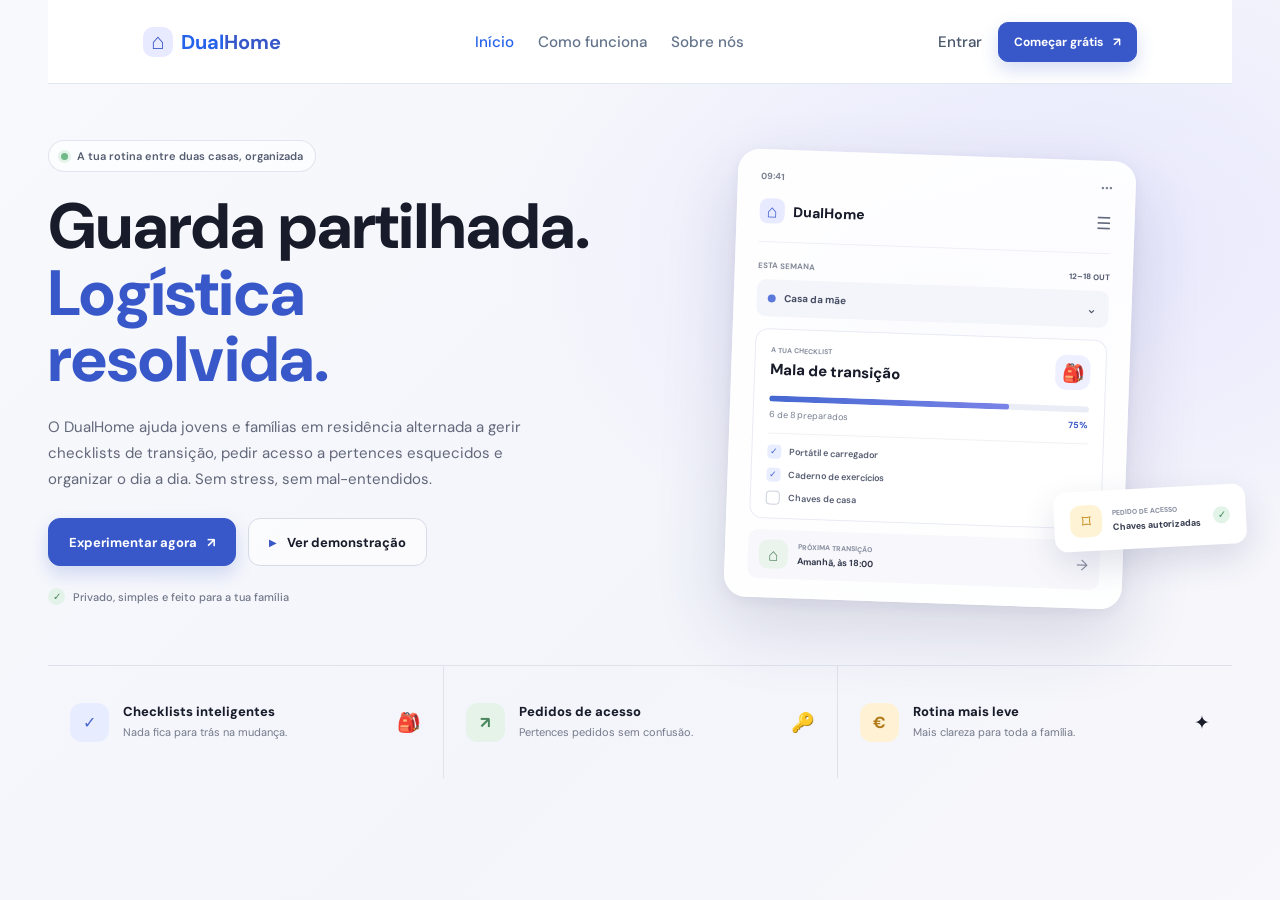
==== commit 3b44c387: "Merge branch 'main' of https://github.com/joaomota22/dualhome" ====
--- a/index.html
+++ b/index.html
@@ -8,7 +8,7 @@
       href="https://fonts.googleapis.com/css2?family=DM+Sans:wght@400;500;600;700;800&display=swap"
       rel="stylesheet"
     />
-    <link rel="stylesheet" type="text/css" href="sytles/style.css" />
+   <link rel="stylesheet" type="text/css" href="styles/style.css" />
     <meta name="viewport" content="width=device-width, initial-scale=1.0" />
     <meta name="theme-color" content="#f5f6fb" />
     <title>DualHome</title>
@@ -25,11 +25,11 @@
         <nav class="navbar" aria-label="Navegação principal">
           <a class="nav-link active" href="#inicio">Início</a>
           <a class="nav-link" href="#funcionalidades">Como funciona</a>
-          <a class="nav-link" href="#sobre">Sobre nós</a>
+          <a class="nav-link" href="sobrenos.html">Sobre nós</a>
         </nav>
 
         <div class="header-actions">
-          <a class="login-link" href="Login.html">Entrar</a>
+          <a class="login-link" href="/entrar">Entrar</a>
           <a class="button button-small" href="/comecar"
             >Começar grátis <span aria-hidden="true">↗</span></a
           >
--- a/styles/style.css
+++ b/styles/style.css
@@ -0,0 +1,1017 @@
+:root {
+  color-scheme: light;
+  font-family: "DM Sans", sans-serif;
+  color: #181b2a;
+  background: #f5f6fb;
+  font-synthesis: none;
+  text-rendering: optimizeLegibility;
+  --ink: #181b2a;
+  --muted: #62687a;
+  --blue: #3858c9;
+  --line: #e4e7f0;
+}
+
+* {
+  box-sizing: border-box;
+}
+
+html {
+  scroll-behavior: smooth;
+}
+
+body {
+  min-width: 320px;
+  min-height: 100vh;
+  margin: 0;
+  background:
+    radial-gradient(
+      ellipse at 82% 28%,
+      rgba(221, 220, 255, 0.56),
+      transparent 34rem
+    ),
+    linear-gradient(135deg, #f8f9fc 0%, #f3f5fb 58%, #f8f7fb 100%);
+  color: var(--ink);
+  font-size: 15px;
+  -webkit-font-smoothing: antialiased;
+}
+
+a {
+  color: inherit;
+  text-decoration: none;
+}
+
+.page-shell {
+  width: min(100% - 64px, 1184px);
+  margin: 0 auto;
+}
+
+.site-header {
+  min-height: 84px;
+  display: flex;
+  align-items: center;
+  justify-content: space-between;
+  gap: 30px;
+  border-bottom: 1px solid rgba(219, 222, 233, 0.75);
+}
+
+.brand {
+  display: inline-flex;
+  align-items: center;
+  gap: 9px;
+  flex-shrink: 0;
+  font-size: 20px;
+  font-weight: 800;
+  letter-spacing: 0;
+}
+
+.brand-mark,
+.mini-mark {
+  display: flex;
+  align-items: center;
+  justify-content: center;
+  width: 30px;
+  height: 30px;
+  border-radius: 10px;
+  background: #e8eaff;
+  color: var(--blue);
+  font-size: 22px;
+  line-height: 1;
+}
+
+.brand-light {
+  color: var(--blue);
+}
+
+.navbar,
+.header-actions {
+  display: flex;
+  align-items: center;
+}
+
+.navbar {
+  justify-content: center;
+  gap: clamp(20px, 3.2vw, 44px);
+}
+
+.nav-link,
+.login-link {
+  color: #555b6c;
+  font-size: 13px;
+  font-weight: 600;
+  transition: color 160ms ease;
+}
+
+.nav-link:hover,
+.login-link:hover,
+.nav-link.active {
+  color: var(--blue);
+}
+
+.header-actions {
+  gap: 22px;
+  flex-shrink: 0;
+}
+
+.button {
+  min-height: 48px;
+  display: inline-flex;
+  align-items: center;
+  justify-content: center;
+  gap: 10px;
+  padding: 0 20px;
+  border: 1px solid var(--blue);
+  border-radius: 12px;
+  background: var(--blue);
+  box-shadow: 0 8px 18px rgba(56, 88, 201, 0.2);
+  color: #fff;
+  font-size: 13px;
+  font-weight: 700;
+  transition:
+    transform 160ms ease,
+    box-shadow 160ms ease,
+    background 160ms ease;
+}
+
+.button:hover {
+  transform: translateY(-2px);
+  background: #2e4cb6;
+  box-shadow: 0 11px 22px rgba(56, 88, 201, 0.25);
+}
+
+.button-small {
+  min-height: 40px;
+  padding: 0 15px;
+  border-radius: 10px;
+  font-size: 12px;
+}
+
+.button-outline {
+  border-color: #d7dbe7;
+  background: rgba(255, 255, 255, 0.64);
+  box-shadow: none;
+  color: var(--ink);
+}
+
+.button-outline:hover {
+  border-color: #b9c1df;
+  background: #fff;
+  box-shadow: 0 8px 18px rgba(23, 30, 58, 0.07);
+}
+
+.play-icon {
+  color: var(--blue);
+  font-size: 10px;
+}
+
+.hero {
+  min-height: 554px;
+  display: flex;
+  align-items: center;
+  gap: 30px;
+  padding: 48px 0 40px;
+}
+
+.hero-copy {
+  position: relative;
+  z-index: 1;
+  flex: 1.02 1 0;
+  max-width: 550px;
+  padding: 8px 0 20px;
+}
+
+.eyebrow {
+  width: fit-content;
+  display: flex;
+  align-items: center;
+  gap: 9px;
+  margin: 0 0 22px;
+  padding: 8px 12px;
+  border: 1px solid rgba(223, 226, 237, 0.9);
+  border-radius: 999px;
+  background: rgba(255, 255, 255, 0.65);
+  color: #555d72;
+  font-size: 11px;
+  font-weight: 600;
+}
+
+.eyebrow-dot {
+  width: 7px;
+  height: 7px;
+  border-radius: 50%;
+  background: #71b989;
+  box-shadow: 0 0 0 3px #e4f3e8;
+}
+
+h1 {
+  max-width: 600px;
+  margin: 0;
+  font-size: clamp(42px, 5vw, 64px);
+  font-weight: 800;
+  line-height: 1.04;
+  letter-spacing: 0;
+}
+
+h1 span {
+  color: var(--blue);
+}
+
+.hero-description {
+  max-width: 490px;
+  margin: 20px 0 26px;
+  color: var(--muted);
+  font-size: 15px;
+  line-height: 1.75;
+}
+
+.hero-actions {
+  display: flex;
+  flex-wrap: wrap;
+  gap: 12px;
+}
+
+.trust-note {
+  display: flex;
+  align-items: center;
+  gap: 8px;
+  margin-top: 22px;
+  color: #717789;
+  font-size: 11px;
+  font-weight: 500;
+}
+
+.trust-check {
+  display: flex;
+  align-items: center;
+  justify-content: center;
+  width: 17px;
+  height: 17px;
+  border-radius: 50%;
+  background: #e4f3e9;
+  color: #43865a;
+  font-size: 10px;
+  font-weight: 800;
+}
+
+.app-preview {
+  position: relative;
+  flex: 0.98 1 0;
+  min-height: 450px;
+  display: flex;
+  align-items: center;
+  justify-content: center;
+  isolation: isolate;
+}
+
+.preview-glow {
+  position: absolute;
+  z-index: -1;
+  width: 370px;
+  height: 370px;
+  border-radius: 50%;
+  background: radial-gradient(
+    circle,
+    rgba(190, 194, 255, 0.66),
+    rgba(211, 216, 251, 0.26) 55%,
+    transparent 72%
+  );
+  filter: blur(5px);
+}
+
+.phone-panel {
+  position: relative;
+  width: min(100%, 398px);
+  min-height: 414px;
+  padding: 20px 22px 18px;
+  border: 1px solid rgba(255, 255, 255, 0.95);
+  border-radius: 22px;
+  background: rgba(255, 255, 255, 0.91);
+  box-shadow:
+    0 28px 70px rgba(42, 49, 100, 0.16),
+    0 4px 14px rgba(30, 39, 83, 0.06);
+  transform: rotate(2deg);
+}
+
+.phone-topline,
+.phone-brand,
+.bag-heading,
+.progress-caption,
+.home-switch,
+.next-card {
+  display: flex;
+  align-items: center;
+  justify-content: space-between;
+}
+
+.phone-topline {
+  margin-bottom: 16px;
+  color: #7b8090;
+  font-size: 9px;
+  font-weight: 700;
+}
+
+.phone-brand {
+  justify-content: flex-start;
+  gap: 8px;
+  padding-bottom: 18px;
+  border-bottom: 1px solid #edf0f6;
+  font-size: 14px;
+  font-weight: 800;
+}
+
+.mini-mark {
+  width: 25px;
+  height: 25px;
+  border-radius: 8px;
+  font-size: 18px;
+}
+
+.menu-mark {
+  margin-left: auto;
+  color: #646b7e;
+  font-size: 17px;
+}
+
+.week-label {
+  display: flex;
+  justify-content: space-between;
+  margin: 18px 0 9px;
+  color: #858b9a;
+  font-size: 8px;
+  font-weight: 800;
+}
+
+.week-label span {
+  color: #596076;
+}
+
+.home-switch {
+  justify-content: flex-start;
+  gap: 8px;
+  padding: 10px 11px;
+  border-radius: 9px;
+  background: #f4f5fa;
+  color: #474e63;
+  font-size: 10px;
+  font-weight: 700;
+}
+
+.home-dot {
+  width: 8px;
+  height: 8px;
+  border-radius: 50%;
+}
+
+.home-dot-blue {
+  background: #5a79da;
+}
+
+.switch-arrow {
+  margin-left: auto;
+  font-size: 13px;
+}
+
+.bag-card {
+  margin-top: 12px;
+  padding: 15px 15px 13px;
+  border: 1px solid #e9ebf4;
+  border-radius: 13px;
+  background: #fff;
+}
+
+.bag-kicker,
+.next-card small,
+.access-float small {
+  display: block;
+  color: #8a90a1;
+  font-size: 7px;
+  font-weight: 800;
+  letter-spacing: 0;
+}
+
+.bag-heading h2 {
+  margin: 5px 0 0;
+  font-size: 15px;
+  font-weight: 800;
+}
+
+.bag-emoji {
+  display: flex;
+  align-items: center;
+  justify-content: center;
+  width: 35px;
+  height: 35px;
+  border-radius: 11px;
+  background: #eef0ff;
+  font-size: 18px;
+}
+
+.progress-line {
+  height: 6px;
+  overflow: hidden;
+  margin-top: 16px;
+  border-radius: 99px;
+  background: #eaedf5;
+}
+
+.progress-line span {
+  display: block;
+  width: 75%;
+  height: 100%;
+  border-radius: inherit;
+  background: linear-gradient(90deg, #4568d2, #7a83e7);
+}
+
+.progress-caption {
+  margin: 7px 0 12px;
+  color: #777e90;
+  font-size: 9px;
+}
+
+.progress-caption strong {
+  color: var(--blue);
+  font-size: 9px;
+}
+
+.check-list {
+  display: flex;
+  flex-direction: column;
+  gap: 9px;
+  margin: 0;
+  padding: 11px 0 0;
+  border-top: 1px solid #f0f1f5;
+  list-style: none;
+  color: #555c70;
+  font-size: 9px;
+  font-weight: 600;
+}
+
+.check-list li {
+  display: flex;
+  align-items: center;
+  gap: 8px;
+}
+
+.checked,
+.unchecked {
+  width: 14px;
+  height: 14px;
+  display: flex;
+  align-items: center;
+  justify-content: center;
+  flex-shrink: 0;
+  border-radius: 4px;
+  font-size: 9px;
+}
+
+.checked {
+  background: #e8edff;
+  color: #4564ca;
+}
+
+.unchecked {
+  border: 1px solid #ccd1de;
+}
+
+.next-card {
+  justify-content: flex-start;
+  gap: 10px;
+  margin-top: 11px;
+  padding: 10px 11px;
+  border-radius: 10px;
+  background: #f8f8fc;
+}
+
+.next-icon {
+  display: flex;
+  align-items: center;
+  justify-content: center;
+  width: 29px;
+  height: 29px;
+  border-radius: 9px;
+  background: #eaf4ed;
+  color: #52825f;
+  font-size: 17px;
+}
+
+.next-card strong,
+.access-float strong {
+  display: block;
+  margin-top: 4px;
+  color: #343a4d;
+  font-size: 9px;
+}
+
+.next-arrow {
+  margin-left: auto;
+  color: #858b9a;
+}
+
+.access-float {
+  position: absolute;
+  right: -14px;
+  bottom: 56px;
+  display: flex;
+  align-items: center;
+  gap: 10px;
+  padding: 13px 15px;
+  border: 1px solid rgba(255, 255, 255, 0.9);
+  border-radius: 13px;
+  background: #fff;
+  box-shadow: 0 14px 34px rgba(42, 49, 100, 0.14);
+  transform: rotate(-3deg);
+}
+
+.key-icon {
+  display: flex;
+  align-items: center;
+  justify-content: center;
+  width: 32px;
+  height: 32px;
+  border-radius: 10px;
+  background: #fff3d6;
+  color: #c58d23;
+  font-size: 18px;
+}
+
+.access-check {
+  display: flex;
+  align-items: center;
+  justify-content: center;
+  width: 17px;
+  height: 17px;
+  margin-left: 2px;
+  border-radius: 50%;
+  background: #e2f3e7;
+  color: #418558;
+  font-size: 10px;
+}
+
+.features {
+  display: flex;
+  flex-wrap: wrap;
+  border-top: 1px solid #dfe2eb;
+}
+
+.feature-item {
+  flex: 1 1 33.333%;
+  min-height: 112px;
+  display: flex;
+  align-items: center;
+  gap: 14px;
+  padding: 20px 22px;
+}
+
+.feature-item + .feature-item {
+  border-left: 1px solid #dfe2eb;
+}
+
+.feature-icon {
+  width: 39px;
+  height: 39px;
+  display: flex;
+  align-items: center;
+  justify-content: center;
+  flex-shrink: 0;
+  border-radius: 12px;
+  font-size: 16px;
+  font-weight: 800;
+}
+
+.icon-blue {
+  background: #e8ecff;
+  color: #4564ca;
+}
+
+.icon-green {
+  background: #e5f3e9;
+  color: #49865d;
+}
+
+.icon-yellow {
+  background: #fff1d4;
+  color: #b17b1b;
+}
+
+.feature-item h2 {
+  margin: 0;
+  font-size: 13px;
+  font-weight: 800;
+}
+
+.feature-item p {
+  margin: 5px 0 0;
+  color: #747a8b;
+  font-size: 11px;
+  line-height: 1.45;
+}
+
+.feature-emoji {
+  margin-left: auto;
+  font-size: 19px;
+}
+
+@media (max-width: 860px) {
+  .page-shell {
+    width: min(100% - 40px, 680px);
+  }
+
+  .site-header {
+    min-height: 76px;
+    gap: 18px;
+  }
+
+  .navbar {
+    gap: 18px;
+  }
+
+  .header-actions {
+    gap: 14px;
+  }
+
+  .hero {
+    min-height: auto;
+    flex-direction: column;
+    align-items: stretch;
+    gap: 4px;
+    padding: 60px 0 44px;
+  }
+
+  h1 {
+    font-size: clamp(42px, 6vw, 54px);
+  }
+
+  .hero-copy {
+    flex: none;
+    max-width: 620px;
+  }
+
+  .app-preview {
+    flex: none;
+    width: 100%;
+    min-height: 430px;
+  }
+
+  .phone-panel {
+    padding: 17px;
+  }
+
+  .access-float {
+    right: -8px;
+    bottom: 38px;
+  }
+
+  .feature-item {
+    gap: 10px;
+    padding: 18px 12px;
+  }
+
+  .feature-emoji {
+    display: none;
+  }
+}
+
+@media (max-width: 620px) {
+  .page-shell {
+    width: min(100% - 36px, 480px);
+  }
+
+  .site-header {
+    min-height: 0;
+    display: flex;
+    flex-wrap: wrap;
+    justify-content: space-between;
+    gap: 15px 12px;
+    padding: 18px 0 14px;
+  }
+
+  .brand {
+    font-size: 18px;
+  }
+
+  .header-actions {
+    gap: 12px;
+  }
+
+  .button-small {
+    min-height: 36px;
+    padding: 0 11px;
+    font-size: 11px;
+  }
+
+  .login-link {
+    font-size: 12px;
+  }
+
+  .navbar {
+    order: 1;
+    flex: 1 0 100%;
+    justify-content: space-between;
+    gap: 12px;
+    padding-top: 2px;
+  }
+
+  .nav-link {
+    font-size: 11px;
+  }
+
+  .hero {
+    flex-direction: column;
+    align-items: stretch;
+    gap: 4px;
+    padding: 42px 0 28px;
+  }
+
+  .hero-copy {
+    flex: none;
+    padding: 0;
+  }
+
+  .eyebrow {
+    margin-bottom: 18px;
+    font-size: 10px;
+  }
+
+  h1 {
+    font-size: clamp(38px, 10vw, 50px);
+    line-height: 1.06;
+  }
+
+  .hero-description {
+    margin: 17px 0 22px;
+    font-size: 14px;
+    line-height: 1.7;
+  }
+
+  .hero-actions {
+    gap: 9px;
+  }
+
+  .hero-actions .button {
+    min-height: 45px;
+    padding: 0 13px;
+    font-size: 11px;
+  }
+
+  .trust-note {
+    margin-top: 16px;
+  }
+
+  .app-preview {
+    flex: none;
+    width: 100%;
+    min-height: 390px;
+    margin: 12px -3px 0;
+  }
+
+  .phone-panel {
+    width: min(100% - 18px, 380px);
+    min-height: 380px;
+    padding: 16px;
+    transform: rotate(1deg);
+  }
+
+  .access-float {
+    right: 0;
+    bottom: 30px;
+    padding: 10px 11px;
+  }
+
+  .features {
+    flex-direction: column;
+    flex-wrap: nowrap;
+  }
+
+  .feature-item {
+    flex: 1 1 auto;
+    min-height: 82px;
+    padding: 14px 4px;
+  }
+
+  .feature-item + .feature-item {
+    border-top: 1px solid #dfe2eb;
+    border-left: 0;
+  }
+
+  .feature-emoji {
+    display: inline;
+  }
+}
+
+@media (max-width: 380px) {
+  .page-shell {
+    width: calc(100% - 28px);
+  }
+
+  .header-actions {
+    gap: 8px;
+  }
+
+  .button-small {
+    padding: 0 8px;
+    font-size: 10px;
+  }
+
+  .nav-link {
+    font-size: 10px;
+  }
+
+  .hero-actions .button {
+    padding: 0 10px;
+    font-size: 10px;
+  }
+}
+
+@media (prefers-reduced-motion: reduce) {
+  html {
+    scroll-behavior: auto;
+  }
+
+  *,
+  *::before,
+  *::after {
+    transition-duration: 0.01ms !important;
+  }
+}
+/* ==========================================
+   ESTILOS PARA A PÁGINA SOBRE NÓS
+   ========================================== */
+
+/* Navbar e Alinhamento do Cabeçalho */
+.site-header {
+    display: flex;
+    justify-content: space-between;
+    align-items: center;
+    padding: 16px 8%;
+    background: #ffffff;
+    border-bottom: 1px solid #e2e8f0;
+}
+
+.brand {
+    font-weight: 700;
+    font-size: 1.25rem;
+    color: #2563eb;
+    text-decoration: none;
+    display: flex;
+    align-items: center;
+    gap: 8px;
+}
+
+.navbar {
+    display: flex;
+    gap: 24px;
+}
+
+.navbar a {
+    text-decoration: none;
+    color: #64748b;
+    font-size: 0.95rem;
+    font-weight: 500;
+    transition: color 0.2s;
+}
+
+.navbar a.active, .navbar a:hover {
+    color: #2563eb;
+}
+
+.header-actions {
+    display: flex;
+    align-items: center;
+    gap: 16px;
+}
+
+.login-link {
+    text-decoration: none;
+    color: #475569;
+    font-weight: 500;
+    font-size: 0.95rem;
+}
+
+.button-primary {
+    background-color: #2563eb;
+    color: #ffffff;
+    padding: 10px 18px;
+    border-radius: 8px;
+    text-decoration: none;
+    font-weight: 600;
+    font-size: 0.95rem;
+    transition: background-color 0.2s;
+}
+
+.button-primary:hover {
+    background-color: #1d4ed8;
+}
+
+/* Secção Principal Sobre Nós */
+.about-main {
+    padding: 80px 0;
+}
+
+.about-hero {
+    text-align: center;
+    max-width: 750px;
+    margin: 0 auto 60px auto;
+}
+
+.eyebrow-badge {
+    display: inline-block;
+    background-color: #eff6ff;
+    color: #2563eb;
+    padding: 6px 16px;
+    border-radius: 20px;
+    font-size: 0.85rem;
+    font-weight: 600;
+    margin-bottom: 20px;
+    border: 1px solid #dbeafe;
+}
+
+.about-hero {
+    text-align: center;
+    max-width: 750px;
+    margin: 0 auto 60px auto;
+    
+}
+.about-hero h1 {
+    font-size: 2.75rem;
+    font-weight: 800;
+    letter-spacing: -0.02em;
+    margin-bottom: 20px;
+    color: #0f172a;
+    text-align: center; /
+}
+.text-blue {
+    color: #2563eb;
+}
+
+.subtitle {
+    font-size: 1.15rem;
+    color: #475569;
+    line-height: 1.7;
+}
+
+/* Grelha de Cartões de Valores */
+.values-grid {
+    display: grid;
+    grid-template-columns: repeat(auto-fit, minmax(300px, 1fr));
+    gap: 24px;
+    margin-bottom: 60px;
+}
+
+.value-card {
+    background: #ffffff;
+    padding: 32px;
+    border-radius: 16px;
+    border: 1px solid #e2e8f0;
+    box-shadow: 0 4px 6px -1px rgba(0, 0, 0, 0.03);
+}
+
+.card-icon {
+    width: 48px;
+    height: 48px;
+    border-radius: 12px;
+    display: flex;
+    align-items: center;
+    justify-content: center;
+    font-size: 1.25rem;
+    margin-bottom: 20px;
+}
+
+.blue-bg { background-color: #eff6ff; }
+.green-bg { background-color: #f0fdf4; }
+.purple-bg { background-color: #f5f3ff; }
+
+.value-card h3 {
+    font-size: 1.25rem;
+    font-weight: 700;
+    margin-bottom: 10px;
+    color: #0f172a;
+}
+
+.value-card p {
+    color: #64748b;
+    font-size: 0.95rem;
+    line-height: 1.6;
+}
+
+/* Secção de História */
+.story-section {
+    background: #ffffff;
+    border: 1px solid #e2e8f0;
+    border-radius: 20px;
+    padding: 48px;
+    text-align: center;
+}
+
+.story-section h2 {
+    font-size: 1.8rem;
+    font-weight: 700;
+    margin-bottom: 16px;
+    color: #0f172a;
+}
+
+.story-section p {
+    max-width: 700px;
+    margin: 0 auto;
+    color: #475569;
+    font-size: 1.05rem;
+    line-height: 1.7;
+}
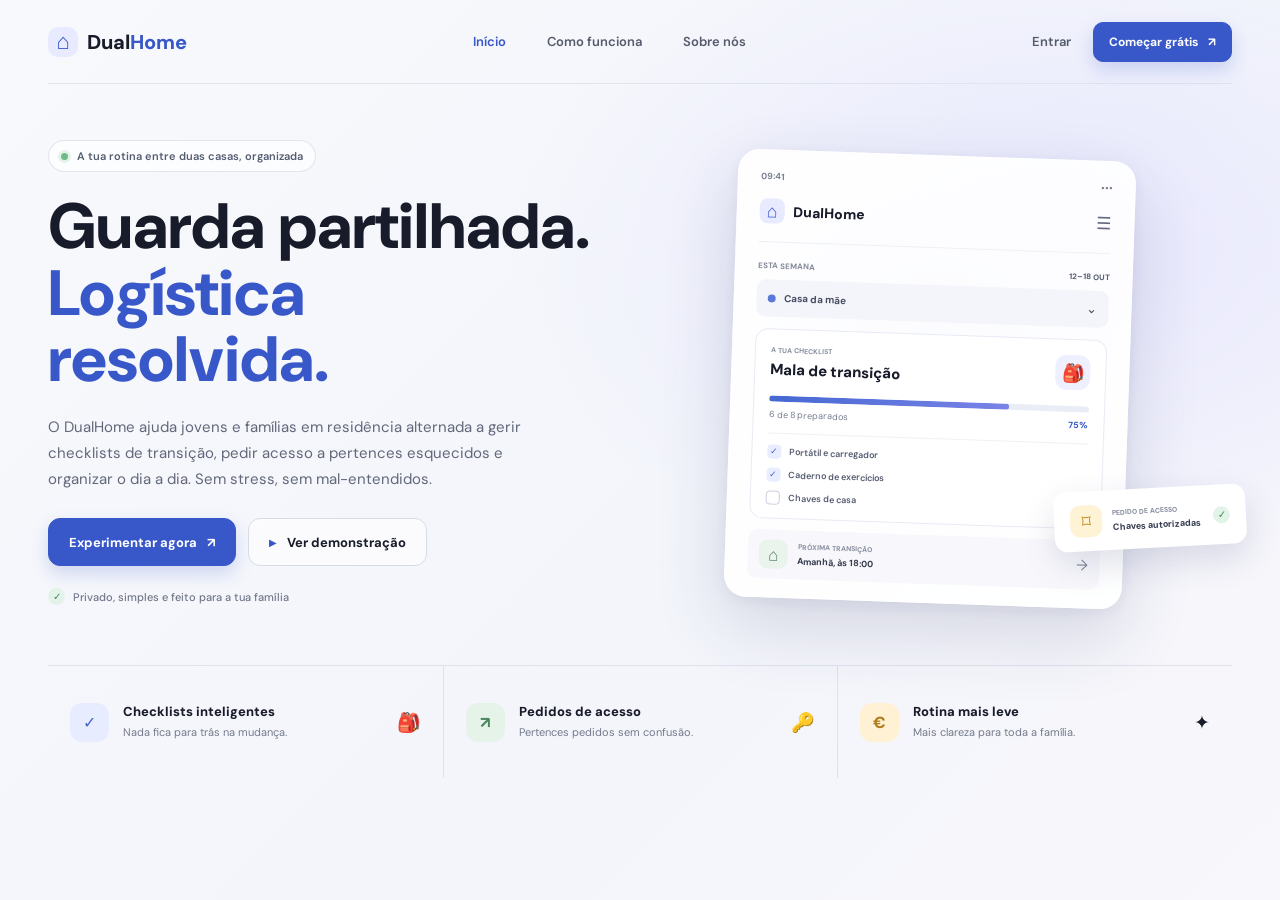
==== commit 4d475489: "Atualizada navegação e página Sobre Nós" ====
--- a/index.html
+++ b/index.html
@@ -8,7 +8,7 @@
       href="https://fonts.googleapis.com/css2?family=DM+Sans:wght@400;500;600;700;800&display=swap"
       rel="stylesheet"
     />
-   <link rel="stylesheet" type="text/css" href="styles/style.css" />
+    <link rel="stylesheet" type="text/css" href="sytles/style.css" />
     <meta name="viewport" content="width=device-width, initial-scale=1.0" />
     <meta name="theme-color" content="#f5f6fb" />
     <title>DualHome</title>
@@ -29,7 +29,7 @@
         </nav>
 
         <div class="header-actions">
-          <a class="login-link" href="/entrar">Entrar</a>
+          <a class="login-link" href="Login.html">Entrar</a>
           <a class="button button-small" href="/comecar"
             >Começar grátis <span aria-hidden="true">↗</span></a
           >
--- a/sytles/style.css
+++ b/sytles/style.css
@@ -0,0 +1,1185 @@
+:root {
+  color-scheme: light;
+  font-family: "DM Sans", sans-serif;
+  color: #181b2a;
+  background: #f5f6fb;
+  font-synthesis: none;
+  text-rendering: optimizeLegibility;
+  --ink: #181b2a;
+  --muted: #62687a;
+  --blue: #3858c9;
+  --line: #e4e7f0;
+}
+
+* {
+  box-sizing: border-box;
+}
+
+html {
+  scroll-behavior: smooth;
+}
+
+body {
+  min-width: 320px;
+  min-height: 100vh;
+  margin: 0;
+  background:
+    radial-gradient(
+      ellipse at 82% 28%,
+      rgba(221, 220, 255, 0.56),
+      transparent 34rem
+    ),
+    linear-gradient(135deg, #f8f9fc 0%, #f3f5fb 58%, #f8f7fb 100%);
+  color: var(--ink);
+  font-size: 15px;
+  -webkit-font-smoothing: antialiased;
+}
+
+a {
+  color: inherit;
+  text-decoration: none;
+}
+
+.page-shell {
+  width: min(100% - 64px, 1184px);
+  margin: 0 auto;
+}
+
+.site-header {
+  min-height: 84px;
+  display: flex;
+  align-items: center;
+  justify-content: space-between;
+  gap: 30px;
+  border-bottom: 1px solid rgba(219, 222, 233, 0.75);
+}
+
+.brand {
+  display: inline-flex;
+  align-items: center;
+  gap: 9px;
+  flex-shrink: 0;
+  font-size: 20px;
+  font-weight: 800;
+  letter-spacing: 0;
+}
+
+.brand-mark,
+.mini-mark {
+  display: flex;
+  align-items: center;
+  justify-content: center;
+  width: 30px;
+  height: 30px;
+  border-radius: 10px;
+  background: #e8eaff;
+  color: var(--blue);
+  font-size: 22px;
+  line-height: 1;
+}
+
+.brand-light {
+  color: var(--blue);
+}
+
+.navbar,
+.header-actions {
+  display: flex;
+  align-items: center;
+}
+
+.navbar {
+  justify-content: center;
+  gap: clamp(20px, 3.2vw, 44px);
+}
+
+.nav-link,
+.login-link {
+  color: #555b6c;
+  font-size: 13px;
+  font-weight: 600;
+  transition: color 160ms ease;
+}
+
+.nav-link:hover,
+.login-link:hover,
+.nav-link.active {
+  color: var(--blue);
+}
+
+.header-actions {
+  gap: 22px;
+  flex-shrink: 0;
+}
+
+.button {
+  min-height: 48px;
+  display: inline-flex;
+  align-items: center;
+  justify-content: center;
+  gap: 10px;
+  padding: 0 20px;
+  border: 1px solid var(--blue);
+  border-radius: 12px;
+  background: var(--blue);
+  box-shadow: 0 8px 18px rgba(56, 88, 201, 0.2);
+  color: #fff;
+  font-size: 13px;
+  font-weight: 700;
+  transition:
+    transform 160ms ease,
+    box-shadow 160ms ease,
+    background 160ms ease;
+}
+
+.button:hover {
+  transform: translateY(-2px);
+  background: #2e4cb6;
+  box-shadow: 0 11px 22px rgba(56, 88, 201, 0.25);
+}
+
+.button-small {
+  min-height: 40px;
+  padding: 0 15px;
+  border-radius: 10px;
+  font-size: 12px;
+}
+
+.button-outline {
+  border-color: #d7dbe7;
+  background: rgba(255, 255, 255, 0.64);
+  box-shadow: none;
+  color: var(--ink);
+}
+
+.button-outline:hover {
+  border-color: #b9c1df;
+  background: #fff;
+  box-shadow: 0 8px 18px rgba(23, 30, 58, 0.07);
+}
+
+.play-icon {
+  color: var(--blue);
+  font-size: 10px;
+}
+
+.hero {
+  min-height: 554px;
+  display: flex;
+  align-items: center;
+  gap: 30px;
+  padding: 48px 0 40px;
+}
+
+.hero-copy {
+  position: relative;
+  z-index: 1;
+  flex: 1.02 1 0;
+  max-width: 550px;
+  padding: 8px 0 20px;
+}
+
+.eyebrow {
+  width: fit-content;
+  display: flex;
+  align-items: center;
+  gap: 9px;
+  margin: 0 0 22px;
+  padding: 8px 12px;
+  border: 1px solid rgba(223, 226, 237, 0.9);
+  border-radius: 999px;
+  background: rgba(255, 255, 255, 0.65);
+  color: #555d72;
+  font-size: 11px;
+  font-weight: 600;
+}
+
+.eyebrow-dot {
+  width: 7px;
+  height: 7px;
+  border-radius: 50%;
+  background: #71b989;
+  box-shadow: 0 0 0 3px #e4f3e8;
+}
+
+h1 {
+  max-width: 600px;
+  margin: 0;
+  font-size: clamp(42px, 5vw, 64px);
+  font-weight: 800;
+  line-height: 1.04;
+  letter-spacing: 0;
+}
+
+h1 span {
+  color: var(--blue);
+}
+
+.hero-description {
+  max-width: 490px;
+  margin: 20px 0 26px;
+  color: var(--muted);
+  font-size: 15px;
+  line-height: 1.75;
+}
+
+.hero-actions {
+  display: flex;
+  flex-wrap: wrap;
+  gap: 12px;
+}
+
+.trust-note {
+  display: flex;
+  align-items: center;
+  gap: 8px;
+  margin-top: 22px;
+  color: #717789;
+  font-size: 11px;
+  font-weight: 500;
+}
+
+.trust-check {
+  display: flex;
+  align-items: center;
+  justify-content: center;
+  width: 17px;
+  height: 17px;
+  border-radius: 50%;
+  background: #e4f3e9;
+  color: #43865a;
+  font-size: 10px;
+  font-weight: 800;
+}
+
+.app-preview {
+  position: relative;
+  flex: 0.98 1 0;
+  min-height: 450px;
+  display: flex;
+  align-items: center;
+  justify-content: center;
+  isolation: isolate;
+}
+
+.preview-glow {
+  position: absolute;
+  z-index: -1;
+  width: 370px;
+  height: 370px;
+  border-radius: 50%;
+  background: radial-gradient(
+    circle,
+    rgba(190, 194, 255, 0.66),
+    rgba(211, 216, 251, 0.26) 55%,
+    transparent 72%
+  );
+  filter: blur(5px);
+}
+
+.phone-panel {
+  position: relative;
+  width: min(100%, 398px);
+  min-height: 414px;
+  padding: 20px 22px 18px;
+  border: 1px solid rgba(255, 255, 255, 0.95);
+  border-radius: 22px;
+  background: rgba(255, 255, 255, 0.91);
+  box-shadow:
+    0 28px 70px rgba(42, 49, 100, 0.16),
+    0 4px 14px rgba(30, 39, 83, 0.06);
+  transform: rotate(2deg);
+}
+
+.phone-topline,
+.phone-brand,
+.bag-heading,
+.progress-caption,
+.home-switch,
+.next-card {
+  display: flex;
+  align-items: center;
+  justify-content: space-between;
+}
+
+.phone-topline {
+  margin-bottom: 16px;
+  color: #7b8090;
+  font-size: 9px;
+  font-weight: 700;
+}
+
+.phone-brand {
+  justify-content: flex-start;
+  gap: 8px;
+  padding-bottom: 18px;
+  border-bottom: 1px solid #edf0f6;
+  font-size: 14px;
+  font-weight: 800;
+}
+
+.mini-mark {
+  width: 25px;
+  height: 25px;
+  border-radius: 8px;
+  font-size: 18px;
+}
+
+.menu-mark {
+  margin-left: auto;
+  color: #646b7e;
+  font-size: 17px;
+}
+
+.week-label {
+  display: flex;
+  justify-content: space-between;
+  margin: 18px 0 9px;
+  color: #858b9a;
+  font-size: 8px;
+  font-weight: 800;
+}
+
+.week-label span {
+  color: #596076;
+}
+
+.home-switch {
+  justify-content: flex-start;
+  gap: 8px;
+  padding: 10px 11px;
+  border-radius: 9px;
+  background: #f4f5fa;
+  color: #474e63;
+  font-size: 10px;
+  font-weight: 700;
+}
+
+.home-dot {
+  width: 8px;
+  height: 8px;
+  border-radius: 50%;
+}
+
+.home-dot-blue {
+  background: #5a79da;
+}
+
+.switch-arrow {
+  margin-left: auto;
+  font-size: 13px;
+}
+
+.bag-card {
+  margin-top: 12px;
+  padding: 15px 15px 13px;
+  border: 1px solid #e9ebf4;
+  border-radius: 13px;
+  background: #fff;
+}
+
+.bag-kicker,
+.next-card small,
+.access-float small {
+  display: block;
+  color: #8a90a1;
+  font-size: 7px;
+  font-weight: 800;
+  letter-spacing: 0;
+}
+
+.bag-heading h2 {
+  margin: 5px 0 0;
+  font-size: 15px;
+  font-weight: 800;
+}
+
+.bag-emoji {
+  display: flex;
+  align-items: center;
+  justify-content: center;
+  width: 35px;
+  height: 35px;
+  border-radius: 11px;
+  background: #eef0ff;
+  font-size: 18px;
+}
+
+.progress-line {
+  height: 6px;
+  overflow: hidden;
+  margin-top: 16px;
+  border-radius: 99px;
+  background: #eaedf5;
+}
+
+.progress-line span {
+  display: block;
+  width: 75%;
+  height: 100%;
+  border-radius: inherit;
+  background: linear-gradient(90deg, #4568d2, #7a83e7);
+}
+
+.progress-caption {
+  margin: 7px 0 12px;
+  color: #777e90;
+  font-size: 9px;
+}
+
+.progress-caption strong {
+  color: var(--blue);
+  font-size: 9px;
+}
+
+.check-list {
+  display: flex;
+  flex-direction: column;
+  gap: 9px;
+  margin: 0;
+  padding: 11px 0 0;
+  border-top: 1px solid #f0f1f5;
+  list-style: none;
+  color: #555c70;
+  font-size: 9px;
+  font-weight: 600;
+}
+
+.check-list li {
+  display: flex;
+  align-items: center;
+  gap: 8px;
+}
+
+.checked,
+.unchecked {
+  width: 14px;
+  height: 14px;
+  display: flex;
+  align-items: center;
+  justify-content: center;
+  flex-shrink: 0;
+  border-radius: 4px;
+  font-size: 9px;
+}
+
+.checked {
+  background: #e8edff;
+  color: #4564ca;
+}
+
+.unchecked {
+  border: 1px solid #ccd1de;
+}
+
+.next-card {
+  justify-content: flex-start;
+  gap: 10px;
+  margin-top: 11px;
+  padding: 10px 11px;
+  border-radius: 10px;
+  background: #f8f8fc;
+}
+
+.next-icon {
+  display: flex;
+  align-items: center;
+  justify-content: center;
+  width: 29px;
+  height: 29px;
+  border-radius: 9px;
+  background: #eaf4ed;
+  color: #52825f;
+  font-size: 17px;
+}
+
+.next-card strong,
+.access-float strong {
+  display: block;
+  margin-top: 4px;
+  color: #343a4d;
+  font-size: 9px;
+}
+
+.next-arrow {
+  margin-left: auto;
+  color: #858b9a;
+}
+
+.access-float {
+  position: absolute;
+  right: -14px;
+  bottom: 56px;
+  display: flex;
+  align-items: center;
+  gap: 10px;
+  padding: 13px 15px;
+  border: 1px solid rgba(255, 255, 255, 0.9);
+  border-radius: 13px;
+  background: #fff;
+  box-shadow: 0 14px 34px rgba(42, 49, 100, 0.14);
+  transform: rotate(-3deg);
+}
+
+.key-icon {
+  display: flex;
+  align-items: center;
+  justify-content: center;
+  width: 32px;
+  height: 32px;
+  border-radius: 10px;
+  background: #fff3d6;
+  color: #c58d23;
+  font-size: 18px;
+}
+
+.access-check {
+  display: flex;
+  align-items: center;
+  justify-content: center;
+  width: 17px;
+  height: 17px;
+  margin-left: 2px;
+  border-radius: 50%;
+  background: #e2f3e7;
+  color: #418558;
+  font-size: 10px;
+}
+
+.features {
+  display: flex;
+  flex-wrap: wrap;
+  border-top: 1px solid #dfe2eb;
+}
+
+.feature-item {
+  flex: 1 1 33.333%;
+  min-height: 112px;
+  display: flex;
+  align-items: center;
+  gap: 14px;
+  padding: 20px 22px;
+}
+
+.feature-item + .feature-item {
+  border-left: 1px solid #dfe2eb;
+}
+
+.feature-icon {
+  width: 39px;
+  height: 39px;
+  display: flex;
+  align-items: center;
+  justify-content: center;
+  flex-shrink: 0;
+  border-radius: 12px;
+  font-size: 16px;
+  font-weight: 800;
+}
+
+.icon-blue {
+  background: #e8ecff;
+  color: #4564ca;
+}
+
+.icon-green {
+  background: #e5f3e9;
+  color: #49865d;
+}
+
+.icon-yellow {
+  background: #fff1d4;
+  color: #b17b1b;
+}
+
+.feature-item h2 {
+  margin: 0;
+  font-size: 13px;
+  font-weight: 800;
+}
+
+.feature-item p {
+  margin: 5px 0 0;
+  color: #747a8b;
+  font-size: 11px;
+  line-height: 1.45;
+}
+
+.feature-emoji {
+  margin-left: auto;
+  font-size: 19px;
+}
+
+@media (max-width: 860px) {
+  .page-shell {
+    width: min(100% - 40px, 680px);
+  }
+
+  .site-header {
+    min-height: 76px;
+    gap: 18px;
+  }
+
+  .navbar {
+    gap: 18px;
+  }
+
+  .header-actions {
+    gap: 14px;
+  }
+
+  .hero {
+    min-height: auto;
+    flex-direction: column;
+    align-items: stretch;
+    gap: 4px;
+    padding: 60px 0 44px;
+  }
+
+  h1 {
+    font-size: clamp(42px, 6vw, 54px);
+  }
+
+  .hero-copy {
+    flex: none;
+    max-width: 620px;
+  }
+
+  .app-preview {
+    flex: none;
+    width: 100%;
+    min-height: 430px;
+  }
+
+  .phone-panel {
+    padding: 17px;
+  }
+
+  .access-float {
+    right: -8px;
+    bottom: 38px;
+  }
+
+  .feature-item {
+    gap: 10px;
+    padding: 18px 12px;
+  }
+
+  .feature-emoji {
+    display: none;
+  }
+}
+
+@media (max-width: 620px) {
+  .page-shell {
+    width: min(100% - 36px, 480px);
+  }
+
+  .site-header {
+    min-height: 0;
+    display: flex;
+    flex-wrap: wrap;
+    justify-content: space-between;
+    gap: 15px 12px;
+    padding: 18px 0 14px;
+  }
+
+  .brand {
+    font-size: 18px;
+  }
+
+  .header-actions {
+    gap: 12px;
+  }
+
+  .button-small {
+    min-height: 36px;
+    padding: 0 11px;
+    font-size: 11px;
+  }
+
+  .login-link {
+    font-size: 12px;
+  }
+
+  .navbar {
+    order: 1;
+    flex: 1 0 100%;
+    justify-content: space-between;
+    gap: 12px;
+    padding-top: 2px;
+  }
+
+  .nav-link {
+    font-size: 11px;
+  }
+
+  .hero {
+    flex-direction: column;
+    align-items: stretch;
+    gap: 4px;
+    padding: 42px 0 28px;
+  }
+
+  .hero-copy {
+    flex: none;
+    padding: 0;
+  }
+
+  .eyebrow {
+    margin-bottom: 18px;
+    font-size: 10px;
+  }
+
+  h1 {
+    font-size: clamp(38px, 10vw, 50px);
+    line-height: 1.06;
+  }
+
+  .hero-description {
+    margin: 17px 0 22px;
+    font-size: 14px;
+    line-height: 1.7;
+  }
+
+  .hero-actions {
+    gap: 9px;
+  }
+
+  .hero-actions .button {
+    min-height: 45px;
+    padding: 0 13px;
+    font-size: 11px;
+  }
+
+  .trust-note {
+    margin-top: 16px;
+  }
+
+  .app-preview {
+    flex: none;
+    width: 100%;
+    min-height: 390px;
+    margin: 12px -3px 0;
+  }
+
+  .phone-panel {
+    width: min(100% - 18px, 380px);
+    min-height: 380px;
+    padding: 16px;
+    transform: rotate(1deg);
+  }
+
+  .access-float {
+    right: 0;
+    bottom: 30px;
+    padding: 10px 11px;
+  }
+
+  .features {
+    flex-direction: column;
+    flex-wrap: nowrap;
+  }
+
+  .feature-item {
+    flex: 1 1 auto;
+    min-height: 82px;
+    padding: 14px 4px;
+  }
+
+  .feature-item + .feature-item {
+    border-top: 1px solid #dfe2eb;
+    border-left: 0;
+  }
+
+  .feature-emoji {
+    display: inline;
+  }
+}
+
+@media (max-width: 380px) {
+  .page-shell {
+    width: calc(100% - 28px);
+  }
+
+  .header-actions {
+    gap: 8px;
+  }
+
+  .button-small {
+    padding: 0 8px;
+    font-size: 10px;
+  }
+
+  .nav-link {
+    font-size: 10px;
+  }
+
+  .hero-actions .button {
+    padding: 0 10px;
+    font-size: 10px;
+  }
+}
+
+@media (prefers-reduced-motion: reduce) {
+  html {
+    scroll-behavior: auto;
+  }
+
+  *,
+  *::before,
+  *::after {
+    transition-duration: 0.01ms !important;
+  }
+}
+/* =====================================
+   LOGIN - DUALHOME
+===================================== */
+
+.login-layout {
+    min-height: 590px;
+    display: grid;
+    grid-template-columns: 1fr 430px;
+    align-items: center;
+    gap: 70px;
+    padding: 55px 0;
+}
+
+/* Apresentação */
+
+.login-copy {
+    max-width: 550px;
+}
+
+.login-copy h1 {
+    margin: 0;
+    font-size: clamp(42px, 4.5vw, 59px);
+    font-weight: 800;
+    line-height: 1.08;
+    letter-spacing: 0;
+}
+
+.login-copy h1 span {
+    color: var(--blue);
+}
+
+.login-copy .hero-description {
+    max-width: 470px;
+    margin: 22px 0 28px;
+    color: var(--muted);
+    font-size: 15px;
+    line-height: 1.8;
+}
+
+/* Vantagens */
+
+.login-benefits {
+    display: flex;
+    flex-direction: column;
+    gap: 19px;
+    margin-top: 32px;
+}
+
+.login-benefit {
+    display: flex;
+    align-items: center;
+    gap: 13px;
+}
+
+.benefit-check {
+    display: flex;
+    align-items: center;
+    justify-content: center;
+    flex-shrink: 0;
+    width: 34px;
+    height: 34px;
+    border-radius: 11px;
+    background: #e5f3e9;
+    color: #43865a;
+    font-size: 15px;
+    font-weight: 800;
+}
+
+.login-benefit h3 {
+    margin: 0 0 3px;
+    font-size: 13px;
+    font-weight: 800;
+}
+
+.login-benefit p {
+    margin: 0;
+    color: var(--muted);
+    font-size: 12px;
+    line-height: 1.6;
+}
+
+/* Cartão */
+
+.login-card {
+    width: 100%;
+    padding: 35px;
+    border: 1px solid rgba(228, 231, 240, 0.95);
+    border-radius: 22px;
+    background: rgba(255, 255, 255, 0.92);
+    box-shadow: 0 24px 65px rgba(42, 49, 100, 0.09);
+}
+
+.login-card-header {
+    margin-bottom: 30px;
+    text-align: center;
+}
+
+.login-icon {
+    display: flex;
+    align-items: center;
+    justify-content: center;
+    width: 51px;
+    height: 51px;
+    margin: 0 auto 17px;
+    border-radius: 16px;
+    background: #e8eaff;
+    color: var(--blue);
+    font-size: 29px;
+}
+
+.login-card-header h2 {
+    margin: 0 0 9px;
+    font-size: 25px;
+    font-weight: 800;
+}
+
+.login-card-header p {
+    margin: 0;
+    color: var(--muted);
+    font-size: 12px;
+    line-height: 1.7;
+}
+
+/* Campos */
+
+.login-field {
+    margin-bottom: 21px;
+}
+
+.login-field label {
+    display: block;
+    margin-bottom: 8px;
+    font-size: 12px;
+    font-weight: 700;
+}
+
+.login-field input {
+    width: 100%;
+    height: 48px;
+    padding: 0 14px;
+    border: 1px solid var(--line);
+    border-radius: 10px;
+    outline: none;
+    background: #fbfcff;
+    color: var(--ink);
+    font-family: inherit;
+    font-size: 12px;
+    transition: border-color 160ms ease,
+                box-shadow 160ms ease;
+}
+
+.login-field input::placeholder {
+    color: #9298a8;
+}
+
+.login-field input:focus {
+    border-color: var(--blue);
+    box-shadow: 0 0 0 3px rgba(56, 88, 201, 0.1);
+}
+
+/* Palavra-passe */
+
+.password-heading {
+    display: flex;
+    align-items: center;
+    justify-content: space-between;
+    gap: 10px;
+}
+
+.password-heading a {
+    margin-bottom: 8px;
+    color: var(--blue);
+    font-size: 11px;
+    font-weight: 700;
+}
+
+.password-heading a:hover {
+    text-decoration: underline;
+}
+
+/* Opções */
+
+.login-options {
+    margin: 0 0 24px;
+}
+
+.login-options label {
+    display: flex;
+    align-items: center;
+    gap: 9px;
+    color: var(--muted);
+    font-size: 12px;
+    cursor: pointer;
+}
+
+.login-options input {
+    width: 15px;
+    height: 15px;
+    margin: 0;
+    accent-color: var(--blue);
+    cursor: pointer;
+}
+
+/* Botão */
+
+.login-submit {
+    width: 100%;
+    cursor: pointer;
+    font-family: inherit;
+}
+
+.login-submit span {
+    font-size: 17px;
+}
+
+/* Registo */
+
+.login-register {
+    margin-top: 23px;
+    text-align: center;
+}
+
+.login-register p {
+    margin: 0;
+    color: var(--muted);
+    font-size: 12px;
+}
+
+.login-register a {
+    color: var(--blue);
+    font-weight: 800;
+}
+
+.login-register a:hover {
+    text-decoration: underline;
+}
+
+/* Privacidade */
+
+.login-privacy {
+    display: flex;
+    align-items: center;
+    justify-content: center;
+    gap: 7px;
+    margin-top: 23px;
+    padding-top: 19px;
+    border-top: 1px solid var(--line);
+    color: var(--muted);
+    font-size: 10px;
+}
+
+.login-privacy span {
+    color: #43865a;
+    font-weight: 800;
+}
+
+/* Rodapé */
+
+.login-footer {
+    padding: 22px 0;
+    border-top: 1px solid rgba(219, 222, 233, 0.75);
+    text-align: center;
+}
+
+.login-footer p {
+    margin: 0;
+    color: var(--muted);
+    font-size: 11px;
+}
+
+/* Tablets */
+
+@media (max-width: 900px) {
+    .login-layout {
+        grid-template-columns: 1fr 380px;
+        gap: 30px;
+    }
+
+    .login-card {
+        padding: 28px;
+    }
+
+    .login-copy h1 {
+        font-size: 43px;
+    }
+}
+
+/* Telemóveis */
+
+@media (max-width: 720px) {
+    .login-layout {
+        grid-template-columns: 1fr;
+        gap: 35px;
+        padding: 42px 0;
+    }
+
+    .login-copy {
+        max-width: 560px;
+        margin: 0 auto;
+        text-align: center;
+    }
+
+    .login-copy .eyebrow {
+        margin-right: auto;
+        margin-left: auto;
+    }
+
+    .login-copy h1 {
+        font-size: clamp(36px, 8vw, 48px);
+    }
+
+    .login-copy .hero-description {
+        margin-right: auto;
+        margin-left: auto;
+    }
+
+    .login-benefits {
+        width: fit-content;
+        margin: 28px auto 0;
+        text-align: left;
+    }
+
+    .login-card {
+        width: 100%;
+        max-width: 450px;
+        margin: 0 auto;
+    }
+}
+
+@media (max-width: 420px) {
+    .login-layout {
+        padding: 32px 0;
+    }
+
+    .login-copy h1 {
+        font-size: 35px;
+    }
+
+    .login-copy .hero-description {
+        font-size: 13px;
+    }
+
+    .login-card {
+        padding: 24px 20px;
+        border-radius: 18px;
+    }
+
+    .login-card-header h2 {
+        font-size: 23px;
+    }
+}
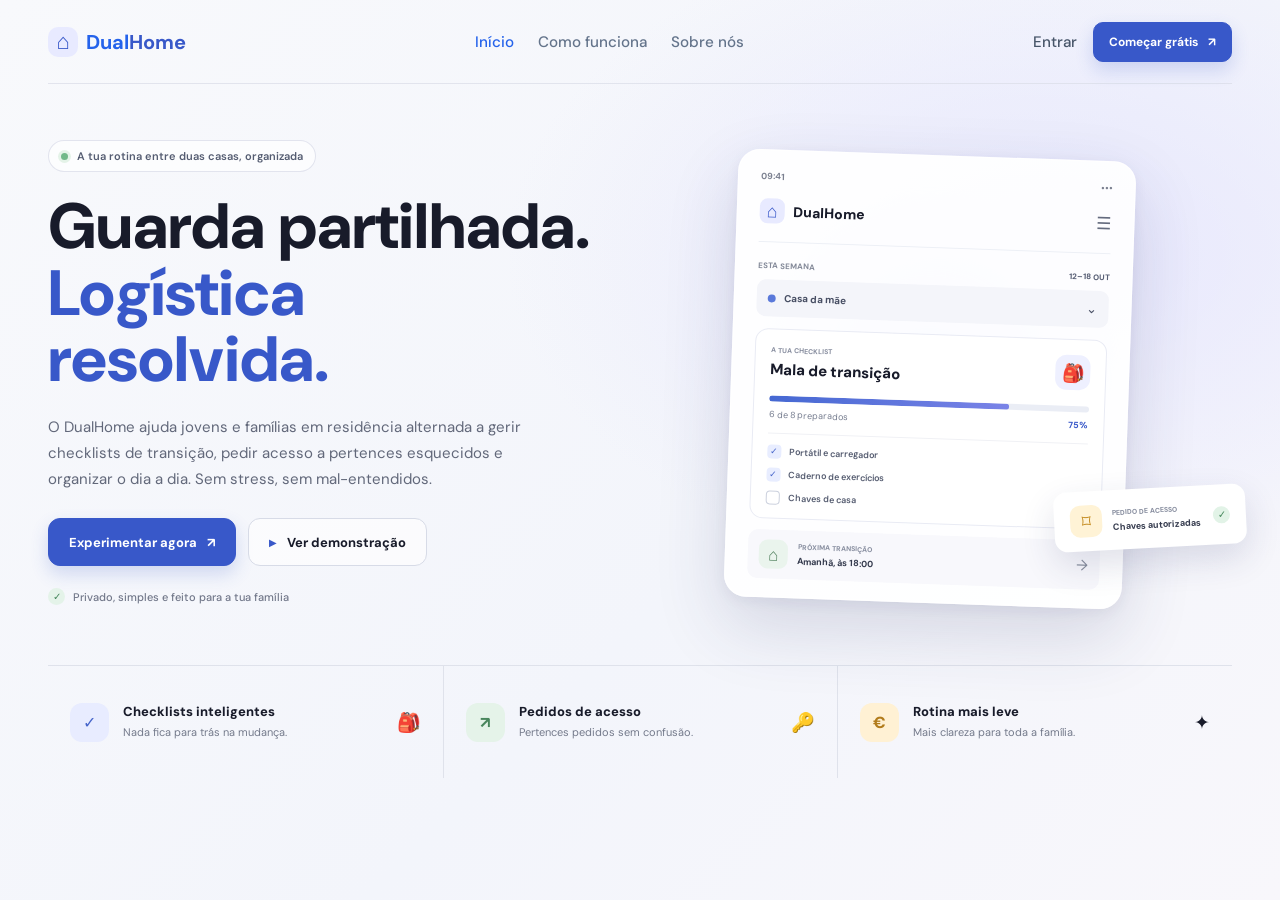
==== commit ccdd0d24: "Atualizada navegação e página Sobre Nós" ====
--- a/index.html
+++ b/index.html
@@ -8,7 +8,7 @@
       href="https://fonts.googleapis.com/css2?family=DM+Sans:wght@400;500;600;700;800&display=swap"
       rel="stylesheet"
     />
-    <link rel="stylesheet" type="text/css" href="sytles/style.css" />
+   <link rel="stylesheet" type="text/css" href="styles/style.css" />
     <meta name="viewport" content="width=device-width, initial-scale=1.0" />
     <meta name="theme-color" content="#f5f6fb" />
     <title>DualHome</title>
--- a/styles/style.css
+++ b/styles/style.css
@@ -0,0 +1,1877 @@
+:root {
+  color-scheme: light;
+  font-family: "DM Sans", sans-serif;
+  color: #181b2a;
+  background: #f5f6fb;
+  font-synthesis: none;
+  text-rendering: optimizeLegibility;
+  --ink: #181b2a;
+  --muted: #62687a;
+  --blue: #3858c9;
+  --line: #e4e7f0;
+}
+
+* {
+  box-sizing: border-box;
+}
+
+html {
+  scroll-behavior: smooth;
+}
+
+body {
+  min-width: 320px;
+  min-height: 100vh;
+  margin: 0;
+  background:
+    radial-gradient(
+      ellipse at 82% 28%,
+      rgba(221, 220, 255, 0.56),
+      transparent 34rem
+    ),
+    linear-gradient(135deg, #f8f9fc 0%, #f3f5fb 58%, #f8f7fb 100%);
+  color: var(--ink);
+  font-size: 15px;
+  -webkit-font-smoothing: antialiased;
+}
+
+a {
+  color: inherit;
+  text-decoration: none;
+}
+
+.page-shell {
+  width: min(100% - 64px, 1184px);
+  margin: 0 auto;
+}
+
+.site-header {
+  min-height: 84px;
+  display: flex;
+  align-items: center;
+  justify-content: space-between;
+  gap: 30px;
+  border-bottom: 1px solid rgba(219, 222, 233, 0.75);
+}
+
+.brand {
+  display: inline-flex;
+  align-items: center;
+  gap: 9px;
+  flex-shrink: 0;
+  font-size: 20px;
+  font-weight: 800;
+  letter-spacing: 0;
+}
+
+.brand-mark,
+.mini-mark {
+  display: flex;
+  align-items: center;
+  justify-content: center;
+  width: 30px;
+  height: 30px;
+  border-radius: 10px;
+  background: #e8eaff;
+  color: var(--blue);
+  font-size: 22px;
+  line-height: 1;
+}
+
+.brand-light {
+  color: var(--blue);
+}
+
+.navbar,
+.header-actions {
+  display: flex;
+  align-items: center;
+}
+
+.navbar {
+  justify-content: center;
+  gap: clamp(20px, 3.2vw, 44px);
+}
+
+.nav-link,
+.login-link {
+  color: #555b6c;
+  font-size: 13px;
+  font-weight: 600;
+  transition: color 160ms ease;
+}
+
+.nav-link:hover,
+.login-link:hover,
+.nav-link.active {
+  color: var(--blue);
+}
+
+.header-actions {
+  gap: 22px;
+  flex-shrink: 0;
+}
+
+.button {
+  min-height: 48px;
+  display: inline-flex;
+  align-items: center;
+  justify-content: center;
+  gap: 10px;
+  padding: 0 20px;
+  border: 1px solid var(--blue);
+  border-radius: 12px;
+  background: var(--blue);
+  box-shadow: 0 8px 18px rgba(56, 88, 201, 0.2);
+  color: #fff;
+  font-size: 13px;
+  font-weight: 700;
+  transition:
+    transform 160ms ease,
+    box-shadow 160ms ease,
+    background 160ms ease;
+}
+
+.button:hover {
+  transform: translateY(-2px);
+  background: #2e4cb6;
+  box-shadow: 0 11px 22px rgba(56, 88, 201, 0.25);
+}
+
+.button-small {
+  min-height: 40px;
+  padding: 0 15px;
+  border-radius: 10px;
+  font-size: 12px;
+}
+
+.button-outline {
+  border-color: #d7dbe7;
+  background: rgba(255, 255, 255, 0.64);
+  box-shadow: none;
+  color: var(--ink);
+}
+
+.button-outline:hover {
+  border-color: #b9c1df;
+  background: #fff;
+  box-shadow: 0 8px 18px rgba(23, 30, 58, 0.07);
+}
+
+.play-icon {
+  color: var(--blue);
+  font-size: 10px;
+}
+
+.hero {
+  min-height: 554px;
+  display: flex;
+  align-items: center;
+  gap: 30px;
+  padding: 48px 0 40px;
+}
+
+.hero-copy {
+  position: relative;
+  z-index: 1;
+  flex: 1.02 1 0;
+  max-width: 550px;
+  padding: 8px 0 20px;
+}
+
+.eyebrow {
+  width: fit-content;
+  display: flex;
+  align-items: center;
+  gap: 9px;
+  margin: 0 0 22px;
+  padding: 8px 12px;
+  border: 1px solid rgba(223, 226, 237, 0.9);
+  border-radius: 999px;
+  background: rgba(255, 255, 255, 0.65);
+  color: #555d72;
+  font-size: 11px;
+  font-weight: 600;
+}
+
+.eyebrow-dot {
+  width: 7px;
+  height: 7px;
+  border-radius: 50%;
+  background: #71b989;
+  box-shadow: 0 0 0 3px #e4f3e8;
+}
+
+h1 {
+  max-width: 600px;
+  margin: 0;
+  font-size: clamp(42px, 5vw, 64px);
+  font-weight: 800;
+  line-height: 1.04;
+  letter-spacing: 0;
+}
+
+h1 span {
+  color: var(--blue);
+}
+
+.hero-description {
+  max-width: 490px;
+  margin: 20px 0 26px;
+  color: var(--muted);
+  font-size: 15px;
+  line-height: 1.75;
+}
+
+.hero-actions {
+  display: flex;
+  flex-wrap: wrap;
+  gap: 12px;
+}
+
+.trust-note {
+  display: flex;
+  align-items: center;
+  gap: 8px;
+  margin-top: 22px;
+  color: #717789;
+  font-size: 11px;
+  font-weight: 500;
+}
+
+.trust-check {
+  display: flex;
+  align-items: center;
+  justify-content: center;
+  width: 17px;
+  height: 17px;
+  border-radius: 50%;
+  background: #e4f3e9;
+  color: #43865a;
+  font-size: 10px;
+  font-weight: 800;
+}
+
+.app-preview {
+  position: relative;
+  flex: 0.98 1 0;
+  min-height: 450px;
+  display: flex;
+  align-items: center;
+  justify-content: center;
+  isolation: isolate;
+}
+
+.preview-glow {
+  position: absolute;
+  z-index: -1;
+  width: 370px;
+  height: 370px;
+  border-radius: 50%;
+  background: radial-gradient(
+    circle,
+    rgba(190, 194, 255, 0.66),
+    rgba(211, 216, 251, 0.26) 55%,
+    transparent 72%
+  );
+  filter: blur(5px);
+}
+
+.phone-panel {
+  position: relative;
+  width: min(100%, 398px);
+  min-height: 414px;
+  padding: 20px 22px 18px;
+  border: 1px solid rgba(255, 255, 255, 0.95);
+  border-radius: 22px;
+  background: rgba(255, 255, 255, 0.91);
+  box-shadow:
+    0 28px 70px rgba(42, 49, 100, 0.16),
+    0 4px 14px rgba(30, 39, 83, 0.06);
+  transform: rotate(2deg);
+}
+
+.phone-topline,
+.phone-brand,
+.bag-heading,
+.progress-caption,
+.home-switch,
+.next-card {
+  display: flex;
+  align-items: center;
+  justify-content: space-between;
+}
+
+.phone-topline {
+  margin-bottom: 16px;
+  color: #7b8090;
+  font-size: 9px;
+  font-weight: 700;
+}
+
+.phone-brand {
+  justify-content: flex-start;
+  gap: 8px;
+  padding-bottom: 18px;
+  border-bottom: 1px solid #edf0f6;
+  font-size: 14px;
+  font-weight: 800;
+}
+
+.mini-mark {
+  width: 25px;
+  height: 25px;
+  border-radius: 8px;
+  font-size: 18px;
+}
+
+.menu-mark {
+  margin-left: auto;
+  color: #646b7e;
+  font-size: 17px;
+}
+
+.week-label {
+  display: flex;
+  justify-content: space-between;
+  margin: 18px 0 9px;
+  color: #858b9a;
+  font-size: 8px;
+  font-weight: 800;
+}
+
+.week-label span {
+  color: #596076;
+}
+
+.home-switch {
+  justify-content: flex-start;
+  gap: 8px;
+  padding: 10px 11px;
+  border-radius: 9px;
+  background: #f4f5fa;
+  color: #474e63;
+  font-size: 10px;
+  font-weight: 700;
+}
+
+.home-dot {
+  width: 8px;
+  height: 8px;
+  border-radius: 50%;
+}
+
+.home-dot-blue {
+  background: #5a79da;
+}
+
+.switch-arrow {
+  margin-left: auto;
+  font-size: 13px;
+}
+
+.bag-card {
+  margin-top: 12px;
+  padding: 15px 15px 13px;
+  border: 1px solid #e9ebf4;
+  border-radius: 13px;
+  background: #fff;
+}
+
+.bag-kicker,
+.next-card small,
+.access-float small {
+  display: block;
+  color: #8a90a1;
+  font-size: 7px;
+  font-weight: 800;
+  letter-spacing: 0;
+}
+
+.bag-heading h2 {
+  margin: 5px 0 0;
+  font-size: 15px;
+  font-weight: 800;
+}
+
+.bag-emoji {
+  display: flex;
+  align-items: center;
+  justify-content: center;
+  width: 35px;
+  height: 35px;
+  border-radius: 11px;
+  background: #eef0ff;
+  font-size: 18px;
+}
+
+.progress-line {
+  height: 6px;
+  overflow: hidden;
+  margin-top: 16px;
+  border-radius: 99px;
+  background: #eaedf5;
+}
+
+.progress-line span {
+  display: block;
+  width: 75%;
+  height: 100%;
+  border-radius: inherit;
+  background: linear-gradient(90deg, #4568d2, #7a83e7);
+}
+
+.progress-caption {
+  margin: 7px 0 12px;
+  color: #777e90;
+  font-size: 9px;
+}
+
+.progress-caption strong {
+  color: var(--blue);
+  font-size: 9px;
+}
+
+.check-list {
+  display: flex;
+  flex-direction: column;
+  gap: 9px;
+  margin: 0;
+  padding: 11px 0 0;
+  border-top: 1px solid #f0f1f5;
+  list-style: none;
+  color: #555c70;
+  font-size: 9px;
+  font-weight: 600;
+}
+
+.check-list li {
+  display: flex;
+  align-items: center;
+  gap: 8px;
+}
+
+.checked,
+.unchecked {
+  width: 14px;
+  height: 14px;
+  display: flex;
+  align-items: center;
+  justify-content: center;
+  flex-shrink: 0;
+  border-radius: 4px;
+  font-size: 9px;
+}
+
+.checked {
+  background: #e8edff;
+  color: #4564ca;
+}
+
+.unchecked {
+  border: 1px solid #ccd1de;
+}
+
+.next-card {
+  justify-content: flex-start;
+  gap: 10px;
+  margin-top: 11px;
+  padding: 10px 11px;
+  border-radius: 10px;
+  background: #f8f8fc;
+}
+
+.next-icon {
+  display: flex;
+  align-items: center;
+  justify-content: center;
+  width: 29px;
+  height: 29px;
+  border-radius: 9px;
+  background: #eaf4ed;
+  color: #52825f;
+  font-size: 17px;
+}
+
+.next-card strong,
+.access-float strong {
+  display: block;
+  margin-top: 4px;
+  color: #343a4d;
+  font-size: 9px;
+}
+
+.next-arrow {
+  margin-left: auto;
+  color: #858b9a;
+}
+
+.access-float {
+  position: absolute;
+  right: -14px;
+  bottom: 56px;
+  display: flex;
+  align-items: center;
+  gap: 10px;
+  padding: 13px 15px;
+  border: 1px solid rgba(255, 255, 255, 0.9);
+  border-radius: 13px;
+  background: #fff;
+  box-shadow: 0 14px 34px rgba(42, 49, 100, 0.14);
+  transform: rotate(-3deg);
+}
+
+.key-icon {
+  display: flex;
+  align-items: center;
+  justify-content: center;
+  width: 32px;
+  height: 32px;
+  border-radius: 10px;
+  background: #fff3d6;
+  color: #c58d23;
+  font-size: 18px;
+}
+
+.access-check {
+  display: flex;
+  align-items: center;
+  justify-content: center;
+  width: 17px;
+  height: 17px;
+  margin-left: 2px;
+  border-radius: 50%;
+  background: #e2f3e7;
+  color: #418558;
+  font-size: 10px;
+}
+
+.features {
+  display: flex;
+  flex-wrap: wrap;
+  border-top: 1px solid #dfe2eb;
+}
+
+.feature-item {
+  flex: 1 1 33.333%;
+  min-height: 112px;
+  display: flex;
+  align-items: center;
+  gap: 14px;
+  padding: 20px 22px;
+}
+
+.feature-item + .feature-item {
+  border-left: 1px solid #dfe2eb;
+}
+
+.feature-icon {
+  width: 39px;
+  height: 39px;
+  display: flex;
+  align-items: center;
+  justify-content: center;
+  flex-shrink: 0;
+  border-radius: 12px;
+  font-size: 16px;
+  font-weight: 800;
+}
+
+.icon-blue {
+  background: #e8ecff;
+  color: #4564ca;
+}
+
+.icon-green {
+  background: #e5f3e9;
+  color: #49865d;
+}
+
+.icon-yellow {
+  background: #fff1d4;
+  color: #b17b1b;
+}
+
+.feature-item h2 {
+  margin: 0;
+  font-size: 13px;
+  font-weight: 800;
+}
+
+.feature-item p {
+  margin: 5px 0 0;
+  color: #747a8b;
+  font-size: 11px;
+  line-height: 1.45;
+}
+
+.feature-emoji {
+  margin-left: auto;
+  font-size: 19px;
+}
+
+@media (max-width: 860px) {
+  .page-shell {
+    width: min(100% - 40px, 680px);
+  }
+
+  .site-header {
+    min-height: 76px;
+    gap: 18px;
+  }
+
+  .navbar {
+    gap: 18px;
+  }
+
+  .header-actions {
+    gap: 14px;
+  }
+
+  .hero {
+    min-height: auto;
+    flex-direction: column;
+    align-items: stretch;
+    gap: 4px;
+    padding: 60px 0 44px;
+  }
+
+  h1 {
+    font-size: clamp(42px, 6vw, 54px);
+  }
+
+  .hero-copy {
+    flex: none;
+    max-width: 620px;
+  }
+
+  .app-preview {
+    flex: none;
+    width: 100%;
+    min-height: 430px;
+  }
+
+  .phone-panel {
+    padding: 17px;
+  }
+
+  .access-float {
+    right: -8px;
+    bottom: 38px;
+  }
+
+  .feature-item {
+    gap: 10px;
+    padding: 18px 12px;
+  }
+
+  .feature-emoji {
+    display: none;
+  }
+}
+
+@media (max-width: 620px) {
+  .page-shell {
+    width: min(100% - 36px, 480px);
+  }
+
+  .site-header {
+    min-height: 0;
+    display: flex;
+    flex-wrap: wrap;
+    justify-content: space-between;
+    gap: 15px 12px;
+    padding: 18px 0 14px;
+  }
+
+  .brand {
+    font-size: 18px;
+  }
+
+  .header-actions {
+    gap: 12px;
+  }
+
+  .button-small {
+    min-height: 36px;
+    padding: 0 11px;
+    font-size: 11px;
+  }
+
+  .login-link {
+    font-size: 12px;
+  }
+
+  .navbar {
+    order: 1;
+    flex: 1 0 100%;
+    justify-content: space-between;
+    gap: 12px;
+    padding-top: 2px;
+  }
+
+  .nav-link {
+    font-size: 11px;
+  }
+
+  .hero {
+    flex-direction: column;
+    align-items: stretch;
+    gap: 4px;
+    padding: 42px 0 28px;
+  }
+
+  .hero-copy {
+    flex: none;
+    padding: 0;
+  }
+
+  .eyebrow {
+    margin-bottom: 18px;
+    font-size: 10px;
+  }
+
+  h1 {
+    font-size: clamp(38px, 10vw, 50px);
+    line-height: 1.06;
+  }
+
+  .hero-description {
+    margin: 17px 0 22px;
+    font-size: 14px;
+    line-height: 1.7;
+  }
+
+  .hero-actions {
+    gap: 9px;
+  }
+
+  .hero-actions .button {
+    min-height: 45px;
+    padding: 0 13px;
+    font-size: 11px;
+  }
+
+  .trust-note {
+    margin-top: 16px;
+  }
+
+  .app-preview {
+    flex: none;
+    width: 100%;
+    min-height: 390px;
+    margin: 12px -3px 0;
+  }
+
+  .phone-panel {
+    width: min(100% - 18px, 380px);
+    min-height: 380px;
+    padding: 16px;
+    transform: rotate(1deg);
+  }
+
+  .access-float {
+    right: 0;
+    bottom: 30px;
+    padding: 10px 11px;
+  }
+
+  .features {
+    flex-direction: column;
+    flex-wrap: nowrap;
+  }
+
+  .feature-item {
+    flex: 1 1 auto;
+    min-height: 82px;
+    padding: 14px 4px;
+  }
+
+  .feature-item + .feature-item {
+    border-top: 1px solid #dfe2eb;
+    border-left: 0;
+  }
+
+  .feature-emoji {
+    display: inline;
+  }
+}
+
+@media (max-width: 380px) {
+  .page-shell {
+    width: calc(100% - 28px);
+  }
+
+  .header-actions {
+    gap: 8px;
+  }
+
+  .button-small {
+    padding: 0 8px;
+    font-size: 10px;
+  }
+
+  .nav-link {
+    font-size: 10px;
+  }
+
+  .hero-actions .button {
+    padding: 0 10px;
+    font-size: 10px;
+  }
+}
+
+@media (prefers-reduced-motion: reduce) {
+  html {
+    scroll-behavior: auto;
+  }
+
+  *,
+  *::before,
+  *::after {
+    transition-duration: 0.01ms !important;
+  }
+}
+<<<<<<< HEAD
+=======
+<<<<<<<< HEAD:sytles/style.css
+>>>>>>> 6ca2c6a3f7add03f34c14b45f12d521fbc20ae6a
+/* =====================================
+   LOGIN - DUALHOME
+===================================== */
+
+.login-layout {
+    min-height: 590px;
+    display: grid;
+    grid-template-columns: 1fr 430px;
+    align-items: center;
+    gap: 70px;
+    padding: 55px 0;
+}
+
+/* Apresentação */
+
+.login-copy {
+    max-width: 550px;
+}
+
+.login-copy h1 {
+    margin: 0;
+    font-size: clamp(42px, 4.5vw, 59px);
+    font-weight: 800;
+    line-height: 1.08;
+    letter-spacing: 0;
+}
+
+.login-copy h1 span {
+    color: var(--blue);
+}
+
+.login-copy .hero-description {
+    max-width: 470px;
+    margin: 22px 0 28px;
+    color: var(--muted);
+    font-size: 15px;
+    line-height: 1.8;
+}
+
+/* Vantagens */
+
+.login-benefits {
+    display: flex;
+    flex-direction: column;
+    gap: 19px;
+    margin-top: 32px;
+}
+
+.login-benefit {
+    display: flex;
+    align-items: center;
+    gap: 13px;
+}
+
+.benefit-check {
+    display: flex;
+    align-items: center;
+    justify-content: center;
+    flex-shrink: 0;
+    width: 34px;
+    height: 34px;
+    border-radius: 11px;
+    background: #e5f3e9;
+    color: #43865a;
+    font-size: 15px;
+    font-weight: 800;
+}
+
+.login-benefit h3 {
+    margin: 0 0 3px;
+    font-size: 13px;
+    font-weight: 800;
+}
+
+.login-benefit p {
+    margin: 0;
+    color: var(--muted);
+    font-size: 12px;
+    line-height: 1.6;
+}
+
+/* Cartão */
+
+.login-card {
+    width: 100%;
+    padding: 35px;
+    border: 1px solid rgba(228, 231, 240, 0.95);
+    border-radius: 22px;
+    background: rgba(255, 255, 255, 0.92);
+    box-shadow: 0 24px 65px rgba(42, 49, 100, 0.09);
+}
+
+.login-card-header {
+    margin-bottom: 30px;
+    text-align: center;
+}
+
+.login-icon {
+    display: flex;
+    align-items: center;
+    justify-content: center;
+    width: 51px;
+    height: 51px;
+    margin: 0 auto 17px;
+    border-radius: 16px;
+    background: #e8eaff;
+    color: var(--blue);
+    font-size: 29px;
+}
+
+.login-card-header h2 {
+    margin: 0 0 9px;
+    font-size: 25px;
+    font-weight: 800;
+}
+
+.login-card-header p {
+    margin: 0;
+    color: var(--muted);
+    font-size: 12px;
+    line-height: 1.7;
+}
+
+/* Campos */
+
+.login-field {
+    margin-bottom: 21px;
+}
+
+.login-field label {
+    display: block;
+    margin-bottom: 8px;
+    font-size: 12px;
+    font-weight: 700;
+}
+
+.login-field input {
+    width: 100%;
+    height: 48px;
+    padding: 0 14px;
+    border: 1px solid var(--line);
+    border-radius: 10px;
+    outline: none;
+    background: #fbfcff;
+    color: var(--ink);
+    font-family: inherit;
+    font-size: 12px;
+    transition: border-color 160ms ease,
+                box-shadow 160ms ease;
+}
+
+.login-field input::placeholder {
+    color: #9298a8;
+}
+
+.login-field input:focus {
+    border-color: var(--blue);
+    box-shadow: 0 0 0 3px rgba(56, 88, 201, 0.1);
+}
+
+/* Palavra-passe */
+
+.password-heading {
+    display: flex;
+    align-items: center;
+    justify-content: space-between;
+    gap: 10px;
+}
+
+.password-heading a {
+    margin-bottom: 8px;
+    color: var(--blue);
+    font-size: 11px;
+    font-weight: 700;
+}
+
+.password-heading a:hover {
+    text-decoration: underline;
+}
+
+/* Opções */
+
+.login-options {
+    margin: 0 0 24px;
+}
+
+.login-options label {
+    display: flex;
+    align-items: center;
+    gap: 9px;
+    color: var(--muted);
+    font-size: 12px;
+    cursor: pointer;
+}
+
+.login-options input {
+    width: 15px;
+    height: 15px;
+    margin: 0;
+    accent-color: var(--blue);
+    cursor: pointer;
+}
+
+/* Botão */
+
+.login-submit {
+    width: 100%;
+    cursor: pointer;
+    font-family: inherit;
+}
+
+.login-submit span {
+    font-size: 17px;
+}
+
+/* Registo */
+
+.login-register {
+    margin-top: 23px;
+    text-align: center;
+}
+
+.login-register p {
+    margin: 0;
+    color: var(--muted);
+    font-size: 12px;
+}
+
+.login-register a {
+    color: var(--blue);
+    font-weight: 800;
+}
+
+.login-register a:hover {
+    text-decoration: underline;
+}
+
+/* Privacidade */
+
+.login-privacy {
+    display: flex;
+    align-items: center;
+    justify-content: center;
+    gap: 7px;
+    margin-top: 23px;
+    padding-top: 19px;
+    border-top: 1px solid var(--line);
+    color: var(--muted);
+    font-size: 10px;
+}
+
+.login-privacy span {
+    color: #43865a;
+    font-weight: 800;
+}
+
+/* Rodapé */
+
+.login-footer {
+    padding: 22px 0;
+    border-top: 1px solid rgba(219, 222, 233, 0.75);
+    text-align: center;
+}
+
+.login-footer p {
+    margin: 0;
+    color: var(--muted);
+    font-size: 11px;
+}
+
+/* Tablets */
+
+@media (max-width: 900px) {
+    .login-layout {
+        grid-template-columns: 1fr 380px;
+        gap: 30px;
+    }
+
+    .login-card {
+        padding: 28px;
+    }
+
+    .login-copy h1 {
+        font-size: 43px;
+    }
+}
+
+/* Telemóveis */
+
+@media (max-width: 720px) {
+    .login-layout {
+        grid-template-columns: 1fr;
+        gap: 35px;
+        padding: 42px 0;
+    }
+
+    .login-copy {
+        max-width: 560px;
+        margin: 0 auto;
+        text-align: center;
+    }
+
+    .login-copy .eyebrow {
+        margin-right: auto;
+        margin-left: auto;
+    }
+
+    .login-copy h1 {
+        font-size: clamp(36px, 8vw, 48px);
+    }
+
+    .login-copy .hero-description {
+        margin-right: auto;
+        margin-left: auto;
+    }
+
+    .login-benefits {
+        width: fit-content;
+        margin: 28px auto 0;
+        text-align: left;
+    }
+
+    .login-card {
+        width: 100%;
+        max-width: 450px;
+        margin: 0 auto;
+    }
+}
+
+@media (max-width: 420px) {
+    .login-layout {
+        padding: 32px 0;
+    }
+
+    .login-copy h1 {
+        font-size: 35px;
+    }
+
+    .login-copy .hero-description {
+        font-size: 13px;
+    }
+
+    .login-card {
+        padding: 24px 20px;
+        border-radius: 18px;
+    }
+
+    .login-card-header h2 {
+        font-size: 23px;
+    }
+}
+<<<<<<< HEAD
+=======
+========
+>>>>>>> 6ca2c6a3f7add03f34c14b45f12d521fbc20ae6a
+/* ==========================================
+   ESTILOS PARA A PÁGINA SOBRE NÓS
+   ========================================== */
+
+/* Navbar e Alinhamento do Cabeçalho */
+.site-header {
+    display: flex;
+    justify-content: space-between;
+    align-items: center;
+    padding: 16px 8%;
+    background: #ffffff;
+    border-bottom: 1px solid #e2e8f0;
+}
+
+.brand {
+    font-weight: 700;
+    font-size: 1.25rem;
+    color: #2563eb;
+    text-decoration: none;
+    display: flex;
+    align-items: center;
+    gap: 8px;
+}
+
+.navbar {
+    display: flex;
+    gap: 24px;
+}
+
+.navbar a {
+    text-decoration: none;
+    color: #64748b;
+    font-size: 0.95rem;
+    font-weight: 500;
+    transition: color 0.2s;
+}
+
+.navbar a.active, .navbar a:hover {
+    color: #2563eb;
+}
+
+.header-actions {
+    display: flex;
+    align-items: center;
+    gap: 16px;
+}
+
+.login-link {
+    text-decoration: none;
+    color: #475569;
+    font-weight: 500;
+    font-size: 0.95rem;
+}
+
+.button-primary {
+    background-color: #2563eb;
+    color: #ffffff;
+    padding: 10px 18px;
+    border-radius: 8px;
+    text-decoration: none;
+    font-weight: 600;
+    font-size: 0.95rem;
+    transition: background-color 0.2s;
+}
+
+.button-primary:hover {
+    background-color: #1d4ed8;
+}
+
+/* Secção Principal Sobre Nós */
+.about-main {
+    padding: 80px 0;
+}
+
+.about-hero {
+    text-align: center;
+    max-width: 750px;
+    margin: 0 auto 60px auto;
+}
+
+.eyebrow-badge {
+    display: inline-block;
+    background-color: #eff6ff;
+    color: #2563eb;
+    padding: 6px 16px;
+    border-radius: 20px;
+    font-size: 0.85rem;
+    font-weight: 600;
+    margin-bottom: 20px;
+    border: 1px solid #dbeafe;
+}
+
+.about-hero {
+    text-align: center;
+    max-width: 750px;
+    margin: 0 auto 60px auto;
+    
+}
+.about-hero h1 {
+    font-size: 2.75rem;
+    font-weight: 800;
+    letter-spacing: -0.02em;
+    margin-bottom: 20px;
+    color: #0f172a;
+    text-align: center; /
+}
+.text-blue {
+    color: #2563eb;
+}
+
+.subtitle {
+    font-size: 1.15rem;
+    color: #475569;
+    line-height: 1.7;
+}
+
+/* Grelha de Cartões de Valores */
+.values-grid {
+    display: grid;
+    grid-template-columns: repeat(auto-fit, minmax(300px, 1fr));
+    gap: 24px;
+    margin-bottom: 60px;
+}
+
+.value-card {
+    background: #ffffff;
+    padding: 32px;
+    border-radius: 16px;
+    border: 1px solid #e2e8f0;
+    box-shadow: 0 4px 6px -1px rgba(0, 0, 0, 0.03);
+}
+
+.card-icon {
+    width: 48px;
+    height: 48px;
+    border-radius: 12px;
+    display: flex;
+    align-items: center;
+    justify-content: center;
+    font-size: 1.25rem;
+    margin-bottom: 20px;
+}
+
+.blue-bg { background-color: #eff6ff; }
+.green-bg { background-color: #f0fdf4; }
+.purple-bg { background-color: #f5f3ff; }
+
+.value-card h3 {
+    font-size: 1.25rem;
+    font-weight: 700;
+    margin-bottom: 10px;
+    color: #0f172a;
+}
+
+.value-card p {
+    color: #64748b;
+    font-size: 0.95rem;
+    line-height: 1.6;
+}
+
+/* Secção de História */
+.story-section {
+    background: #ffffff;
+    border: 1px solid #e2e8f0;
+    border-radius: 20px;
+    padding: 48px;
+    text-align: center;
+}
+
+.story-section h2 {
+    font-size: 1.8rem;
+    font-weight: 700;
+    margin-bottom: 16px;
+    color: #0f172a;
+}
+
+.story-section p {
+    max-width: 700px;
+    margin: 0 auto;
+    color: #475569;
+    font-size: 1.05rem;
+    line-height: 1.7;
+}
+<<<<<<< HEAD
+/* =====================================
+   LOGIN - DESIGN ALTERNATIVO
+===================================== */
+
+.login-page {
+    min-height: 680px;
+    display: grid;
+    grid-template-columns: 1fr 0.9fr;
+    align-items: stretch;
+    gap: 55px;
+    padding: 45px 0;
+}
+
+/* Área visual */
+
+.login-visual {
+    position: relative;
+    display: flex;
+    align-items: center;
+    overflow: hidden;
+    min-height: 590px;
+    padding: 48px;
+    border-radius: 28px;
+    background: linear-gradient(
+        145deg,
+        #253d9b 0%,
+        #3858c9 52%,
+        #6975df 100%
+    );
+    color: #ffffff;
+    isolation: isolate;
+}
+
+.visual-decoration {
+    position: absolute;
+    z-index: -1;
+    border: 1px solid rgba(255, 255, 255, 0.12);
+    border-radius: 50%;
+    pointer-events: none;
+}
+
+.decoration-one {
+    width: 420px;
+    height: 420px;
+    top: -150px;
+    right: -130px;
+}
+
+.decoration-two {
+    width: 310px;
+    height: 310px;
+    right: -70px;
+    bottom: -110px;
+    background: rgba(255, 255, 255, 0.04);
+}
+
+.visual-content {
+    width: 100%;
+    max-width: 470px;
+}
+
+.visual-label {
+    display: inline-flex;
+    align-items: center;
+    gap: 9px;
+    padding: 9px 13px;
+    border: 1px solid rgba(255, 255, 255, 0.2);
+    border-radius: 30px;
+    background: rgba(255, 255, 255, 0.08);
+    color: #eef0ff;
+    font-size: 11px;
+    font-weight: 600;
+}
+
+.visual-label span {
+    width: 7px;
+    height: 7px;
+    border-radius: 50%;
+    background: #a8e5b9;
+    box-shadow: 0 0 0 4px rgba(168, 229, 185, 0.12);
+}
+
+.visual-content h1 {
+    margin: 32px 0 20px;
+    font-size: clamp(40px, 4vw, 57px);
+    line-height: 1.08;
+    letter-spacing: -1px;
+}
+
+.visual-content h1 span {
+    color: #f8d777;
+}
+
+.visual-content > p {
+    max-width: 400px;
+    margin: 0;
+    color: #e0e5ff;
+    font-size: 14px;
+    line-height: 1.9;
+}
+
+/* Cartões das casas */
+
+.visual-homes {
+    display: flex;
+    flex-direction: column;
+    gap: 12px;
+    margin-top: 35px;
+}
+
+.home-card {
+    display: flex;
+    align-items: center;
+    gap: 13px;
+    padding: 15px;
+    border: 1px solid rgba(255, 255, 255, 0.17);
+    border-radius: 15px;
+    background: rgba(255, 255, 255, 0.1);
+    backdrop-filter: blur(8px);
+}
+
+.home-symbol {
+    display: flex;
+    align-items: center;
+    justify-content: center;
+    flex-shrink: 0;
+    width: 43px;
+    height: 43px;
+    border-radius: 12px;
+    background: #f8d777;
+    color: #354b9f;
+    font-size: 27px;
+}
+
+.second-home {
+    background: #e1e6ff;
+}
+
+.home-card small,
+.home-card strong {
+    display: block;
+}
+
+.home-card small {
+    margin-bottom: 3px;
+    color: #cbd4ff;
+    font-size: 9px;
+    font-weight: 700;
+    letter-spacing: 0.5px;
+}
+
+.home-card strong {
+    color: #ffffff;
+    font-size: 13px;
+}
+
+.home-status {
+    width: 8px;
+    height: 8px;
+    margin-left: auto;
+    border-radius: 50%;
+    background: #9fe0b2;
+}
+
+.visual-message {
+    display: flex;
+    align-items: center;
+    gap: 9px;
+    margin-top: 30px;
+    color: #e4e8ff;
+    font-size: 11px;
+}
+
+.visual-message span {
+    color: #f8d777;
+    font-size: 19px;
+}
+
+/* Área do formulário */
+
+.login-form-area {
+    display: flex;
+    align-items: center;
+    justify-content: center;
+    padding: 20px 0;
+}
+
+.login-form-card {
+    width: 100%;
+    max-width: 420px;
+    padding: 20px 10px;
+}
+
+/* Cabeçalho do formulário */
+
+.form-top-icon {
+    display: flex;
+    align-items: center;
+    justify-content: center;
+    width: 52px;
+    height: 52px;
+    margin-bottom: 25px;
+    border: 1px solid #dce2ff;
+    border-radius: 16px;
+    background: #e8eaff;
+    color: var(--blue);
+    font-size: 30px;
+}
+
+.form-eyebrow {
+    margin: 0 0 10px;
+    color: var(--blue);
+    font-size: 10px;
+    font-weight: 800;
+    letter-spacing: 1.2px;
+}
+
+.login-form-card h2 {
+    margin: 0;
+    color: var(--ink);
+    font-size: 34px;
+    font-weight: 800;
+    letter-spacing: -1px;
+}
+
+.form-description {
+    margin: 12px 0 30px;
+    color: var(--muted);
+    font-size: 13px;
+    line-height: 1.7;
+}
+
+/* Campos */
+
+.form-field {
+    margin-bottom: 21px;
+}
+
+.form-field label {
+    display: block;
+    margin-bottom: 9px;
+    color: var(--ink);
+    font-size: 12px;
+    font-weight: 700;
+}
+
+.form-field input {
+    display: block;
+    width: 100%;
+    height: 51px;
+    padding: 0 15px;
+    border: 1px solid var(--line);
+    border-radius: 12px;
+    outline: none;
+    background: rgba(255, 255, 255, 0.78);
+    color: var(--ink);
+    font-family: inherit;
+    font-size: 12px;
+    transition: border-color 160ms ease,
+                box-shadow 160ms ease,
+                background 160ms ease;
+}
+
+.form-field input::placeholder {
+    color: #9a9fb0;
+}
+
+.form-field input:focus {
+    border-color: var(--blue);
+    background: #ffffff;
+    box-shadow: 0 0 0 4px rgba(56, 88, 201, 0.09);
+}
+
+.password-row {
+    display: flex;
+    align-items: center;
+    justify-content: space-between;
+    gap: 10px;
+}
+
+.password-row a {
+    margin-bottom: 9px;
+    color: var(--blue);
+    font-size: 11px;
+    font-weight: 700;
+}
+
+.password-row a:hover {
+    text-decoration: underline;
+}
+
+/* Manter sessão */
+
+.remember-row {
+    margin: 3px 0 24px;
+}
+
+.remember-row label {
+    display: inline-flex;
+    align-items: center;
+    gap: 9px;
+    color: var(--muted);
+    font-size: 11px;
+    cursor: pointer;
+}
+
+.remember-row input {
+    width: 15px;
+    height: 15px;
+    margin: 0;
+    accent-color: var(--blue);
+}
+
+/* Botão principal */
+
+.login-action {
+    width: 100%;
+    min-height: 52px;
+    justify-content: space-between;
+    padding: 0 18px;
+    border-radius: 12px;
+    cursor: pointer;
+}
+
+.login-action span {
+    display: flex;
+    align-items: center;
+    justify-content: center;
+    width: 28px;
+    height: 28px;
+    border-radius: 9px;
+    background: rgba(255, 255, 255, 0.15);
+    font-size: 17px;
+}
+
+/* Separador e registo */
+
+.form-divider {
+    display: flex;
+    align-items: center;
+    gap: 13px;
+    margin: 28px 0 20px;
+}
+
+.form-divider::before,
+.form-divider::after {
+    content: "";
+    flex: 1;
+    height: 1px;
+    background: var(--line);
+}
+
+.form-divider span {
+    color: #858b9b;
+    font-size: 9px;
+    font-weight: 700;
+    letter-spacing: 0.6px;
+}
+
+.register-action {
+    display: flex;
+    align-items: center;
+    justify-content: center;
+    min-height: 49px;
+    padding: 10px;
+    border: 1px solid #d9deef;
+    border-radius: 12px;
+    background: rgba(255, 255, 255, 0.6);
+    color: var(--blue);
+    font-size: 12px;
+    font-weight: 700;
+    transition: background 160ms ease,
+                border-color 160ms ease;
+}
+
+.register-action:hover {
+    border-color: var(--blue);
+    background: #ffffff;
+    text-decoration: none;
+}
+
+/* Segurança */
+
+.form-security {
+    display: flex;
+    align-items: center;
+    justify-content: center;
+    gap: 7px;
+    margin: 25px 0 0;
+    color: var(--muted);
+    font-size: 10px;
+}
+
+.form-security span {
+    color: #43865a;
+    font-weight: 800;
+}
+
+/* Rodapé */
+
+.login-footer {
+    display: flex;
+    justify-content: space-between;
+    gap: 15px;
+    padding: 20px 0;
+    border-top: 1px solid rgba(219, 222, 233, 0.75);
+}
+
+.login-footer p {
+    margin: 0;
+    color: var(--muted);
+    font-size: 10px;
+}
+
+/* Tablets */
+
+@media (max-width: 900px) {
+    .login-page {
+        grid-template-columns: 1fr 0.9fr;
+        gap: 25px;
+    }
+
+    .login-visual {
+        min-height: 550px;
+        padding: 30px;
+    }
+
+    .visual-content h1 {
+        font-size: 42px;
+    }
+
+    .login-form-card h2 {
+        font-size: 29px;
+    }
+}
+
+/* Telemóveis */
+
+@media (max-width: 700px) {
+    .login-page {
+        grid-template-columns: 1fr;
+        gap: 15px;
+        padding: 25px 0 35px;
+    }
+
+    .login-visual {
+        min-height: auto;
+        padding: 30px 25px;
+        border-radius: 22px;
+    }
+
+    .visual-content h1 {
+        margin-top: 24px;
+        font-size: 39px;
+    }
+
+    .visual-content > p {
+        font-size: 13px;
+    }
+
+    .visual-homes {
+        margin-top: 25px;
+    }
+
+    .visual-message {
+        margin-top: 20px;
+    }
+
+    .login-form-area {
+        padding: 10px 0;
+    }
+
+    .login-form-card {
+        max-width: 480px;
+        padding: 25px 5px;
+    }
+
+    .login-footer {
+        flex-direction: column;
+        align-items: center;
+        text-align: center;
+    }
+}
+
+@media (max-width: 380px) {
+    .login-visual {
+        padding: 25px 19px;
+    }
+
+    .visual-content h1 {
+        font-size: 34px;
+    }
+
+    .login-form-card h2 {
+        font-size: 28px;
+    }
+}
+=======
+>>>>>>>> 6ca2c6a3f7add03f34c14b45f12d521fbc20ae6a:styles/style.css
+>>>>>>> 6ca2c6a3f7add03f34c14b45f12d521fbc20ae6a
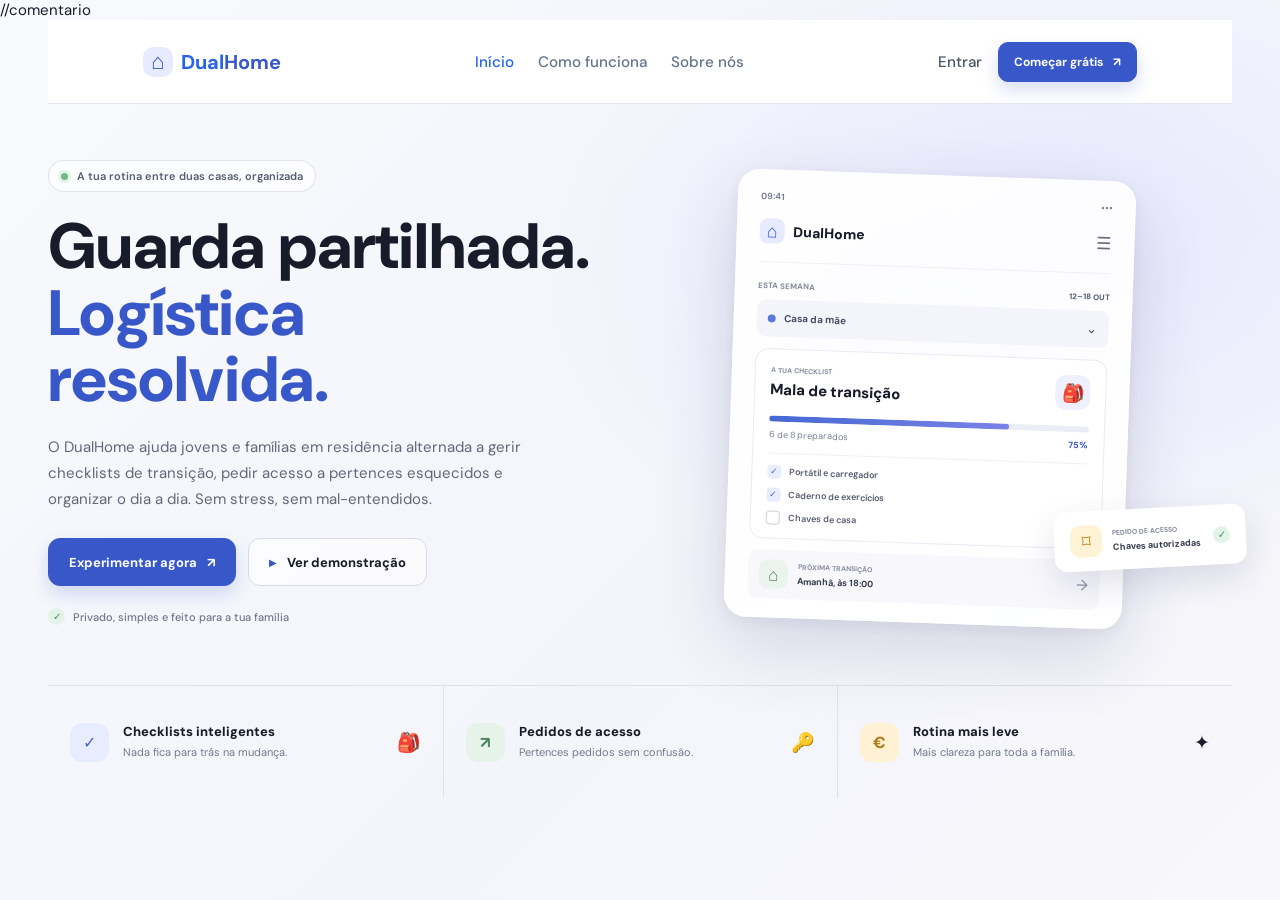
==== commit 8ac7745f: "teste" ====
--- a/index.html
+++ b/index.html
@@ -1,3 +1,4 @@
+//comentario
 <!doctype html>
 <html lang="pt-PT">
   <head>
--- a/styles/style.css
+++ b/styles/style.css
@@ -1,3 +1,4 @@
+/*comentario*/
 :root {
   color-scheme: light;
   font-family: "DM Sans", sans-serif;
@@ -832,10 +833,6 @@
     transition-duration: 0.01ms !important;
   }
 }
-<<<<<<< HEAD
-=======
-<<<<<<<< HEAD:sytles/style.css
->>>>>>> 6ca2c6a3f7add03f34c14b45f12d521fbc20ae6a
 /* =====================================
    LOGIN - DUALHOME
 ===================================== */
@@ -1187,10 +1184,6 @@
         font-size: 23px;
     }
 }
-<<<<<<< HEAD
-=======
-========
->>>>>>> 6ca2c6a3f7add03f34c14b45f12d521fbc20ae6a
 /* ==========================================
    ESTILOS PARA A PÁGINA SOBRE NÓS
    ========================================== */
@@ -1374,7 +1367,6 @@
     font-size: 1.05rem;
     line-height: 1.7;
 }
-<<<<<<< HEAD
 /* =====================================
    LOGIN - DESIGN ALTERNATIVO
 ===================================== */
@@ -1872,6 +1864,3 @@
         font-size: 28px;
     }
 }
-=======
->>>>>>>> 6ca2c6a3f7add03f34c14b45f12d521fbc20ae6a:styles/style.css
->>>>>>> 6ca2c6a3f7add03f34c14b45f12d521fbc20ae6a
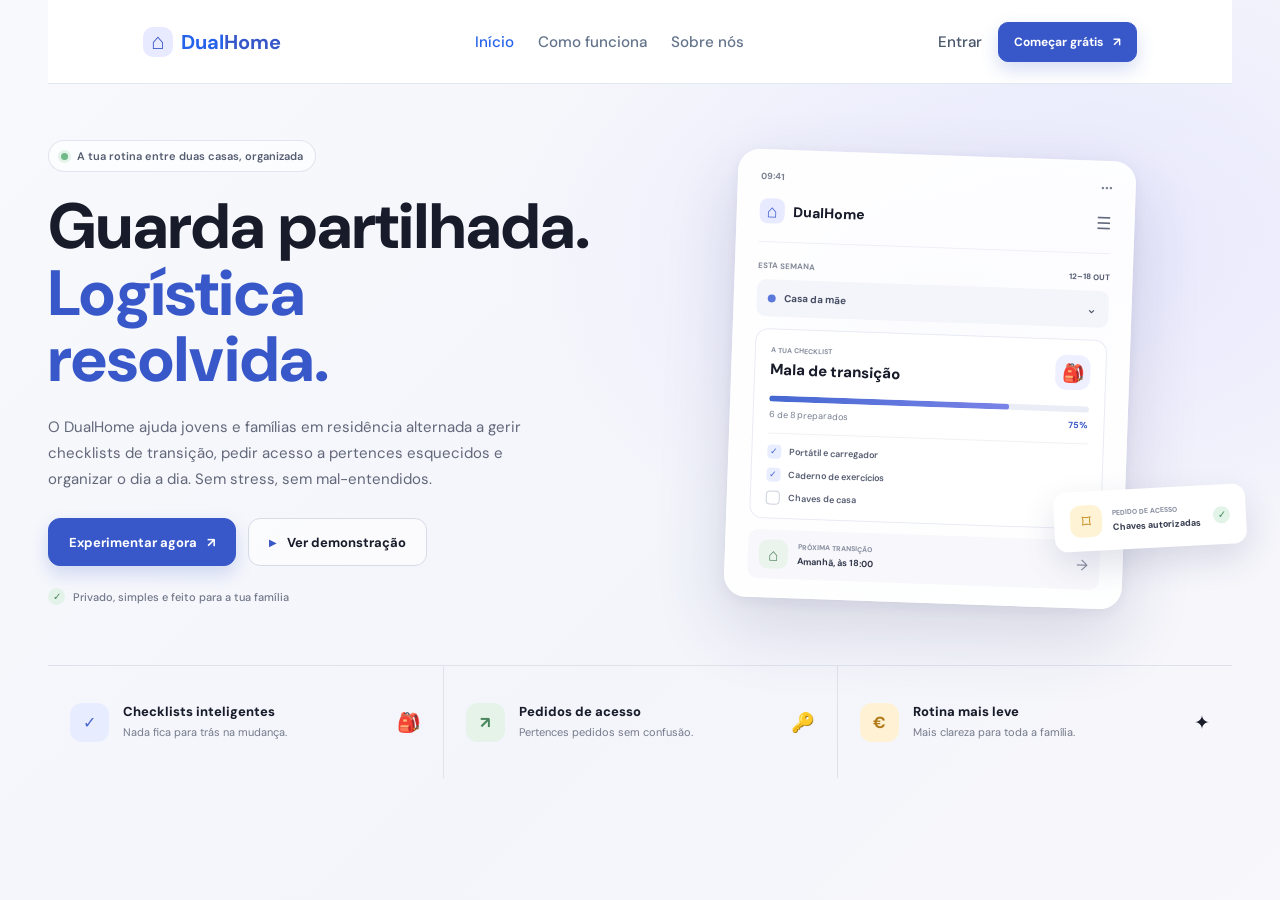
==== commit e433d643: "versão resolvida" ====
--- a/index.html
+++ b/index.html
@@ -1,4 +1,3 @@
-//comentario
 <!doctype html>
 <html lang="pt-PT">
   <head>
--- a/styles/style.css
+++ b/styles/style.css
@@ -1,4 +1,3 @@
-/*comentario*/
 :root {
   color-scheme: light;
   font-family: "DM Sans", sans-serif;
